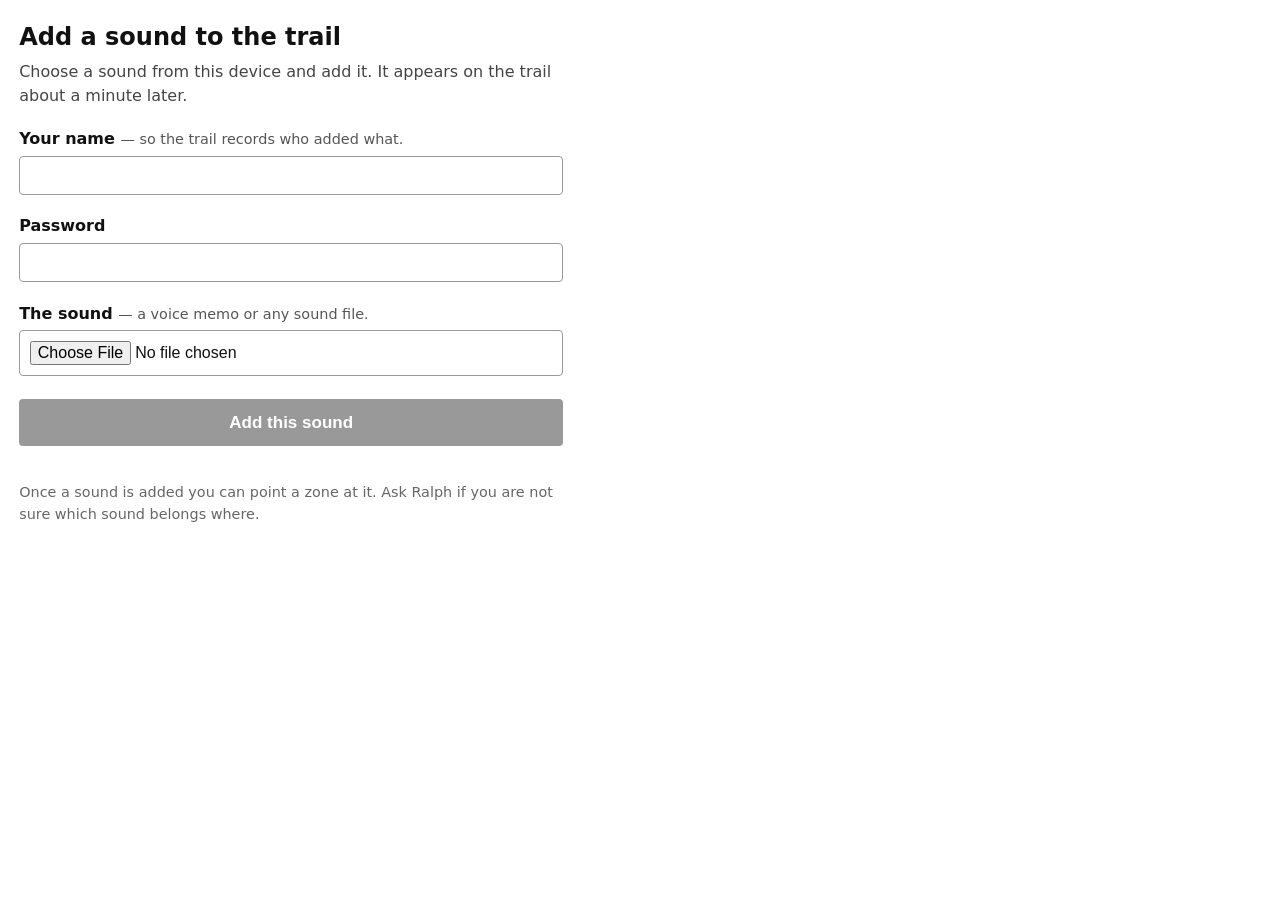
==== curate.html @ 0ee457be "A new sound can never replace one already there Found by the first real upload: it overwrote an exis" ====
<!DOCTYPE html>
<html lang="en">
<head>
  <meta charset="utf-8">
  <meta name="viewport" content="width=device-width, initial-scale=1">
  <title>Mixtape — add a sound</title>

  <style>
    body {
      font-family: system-ui, -apple-system, sans-serif;
      margin: 0; padding: 1.2em; line-height: 1.5;
      max-width: 34em; color: #111;
    }
    h1 { font-size: 1.5em; margin: 0 0 0.2em; }
    .lead { color: #444; margin-top: 0; }

    label { display: block; font-weight: 600; margin: 1.2em 0 0.3em; }
    .hint { font-weight: 400; color: #555; font-size: 0.9em; }

    input[type=text], input[type=password], input[type=file] {
      font-size: 16px; padding: 0.6em; width: 100%;
      box-sizing: border-box; border: 1px solid #999; border-radius: 4px;
    }

    button {
      font-size: 17px; padding: 0.8em 1.2em; margin-top: 1.4em;
      width: 100%; border: 0; border-radius: 4px;
      background: #1a6e1a; color: #fff; font-weight: 600;
    }
    button[disabled] { background: #999; }

    #result { margin-top: 1.2em; padding: 0.9em 1em; border-radius: 4px; }
    .good { background: #e6f4e6; border-left: 4px solid #1a6e1a; }
    .bad  { background: #fdeaea; border-left: 4px solid #b30000; }
    .busy { background: #eef2f7; border-left: 4px solid #4a6c8f; }

    .setup {
      background: #fff6e5; border-left: 4px solid #d97706;
      padding: 0.9em 1em; margin-bottom: 1.5em;
    }
    #added { padding-left: 1.2em; color: #333; font-size: 0.95em; }
    footer { margin-top: 2.5em; color: #666; font-size: 0.9em; }
  </style>
</head>
<body>

  <h1>Add a sound to the trail</h1>
  <p class="lead">Choose a sound from this device and add it. It appears
  on the trail about a minute later.</p>

  <!-- Shown only until the save service has an address. -->
  <div class="setup" id="setup" hidden>
    <strong>Not quite ready.</strong> The part that saves your work has
    not been switched on yet. Ralph needs to finish setting it up before
    this page can add anything.
  </div>

  <label for="who">Your name
    <span class="hint">— so the trail records who added what.</span>
  </label>
  <input type="text" id="who" autocomplete="name">

  <label for="password">Password
  </label>
  <input type="password" id="password" autocomplete="current-password">

  <label for="file">The sound
    <span class="hint">— a voice memo or any sound file.</span>
  </label>
  <input type="file" id="file" accept="audio/*">

  <button id="send" disabled>Add this sound</button>

  <div id="result" hidden></div>

  <h2 id="addedHeading" hidden>Added just now</h2>
  <ul id="added"></ul>

  <footer>
    <p>Once a sound is added you can point a zone at it. Ask Ralph if
    you are not sure which sound belongs where.</p>
  </footer>

  <script>
    // The address of the small service that saves your work. Ralph
    // fills this in once, after creating it. Until then the page says
    // so rather than failing in a confusing way.
    const SAVE_SERVICE = "https://mixtape-save.ralph-026.workers.dev";

    const whoBox = document.getElementById("who");
    const passwordBox = document.getElementById("password");
    const fileBox = document.getElementById("file");
    const sendButton = document.getElementById("send");
    const resultBox = document.getElementById("result");
    const addedList = document.getElementById("added");

    const ready = /^https?:\/\//.test(SAVE_SERVICE);
    if (!ready) {
      document.getElementById("setup").hidden = false;
    }

    // Remember the name and password on this device, so nobody has to
    // type them again every time. They never leave this browser except
    // to the save service.
    whoBox.value = localStorage.getItem("mixtape-who") || "";
    passwordBox.value = localStorage.getItem("mixtape-password") || "";
    whoBox.addEventListener("input", function () {
      localStorage.setItem("mixtape-who", whoBox.value);
    });
    passwordBox.addEventListener("input", function () {
      localStorage.setItem("mixtape-password", passwordBox.value);
    });

    // The button only wakes up when there is something to send.
    function refreshButton() {
      sendButton.disabled = !(ready &&
        whoBox.value.trim() &&
        passwordBox.value &&
        fileBox.files.length > 0);
    }
    [whoBox, passwordBox, fileBox].forEach(function (box) {
      box.addEventListener("input", refreshButton);
      box.addEventListener("change", refreshButton);
    });
    refreshButton();

    function say(message, kind) {
      resultBox.hidden = false;
      resultBox.className = kind;
      resultBox.textContent = message;
    }

    // Turn the chosen file into text that can be sent. readAsDataURL
    // does the encoding for us — doing it by hand runs out of memory on
    // a file this size.
    function readAsBase64(file) {
      return new Promise(function (resolve, reject) {
        const reader = new FileReader();
        reader.onload = function () {
          const comma = String(reader.result).indexOf(",");
          resolve(String(reader.result).slice(comma + 1));
        };
        reader.onerror = function () {
          reject(new Error("This device could not read that file."));
        };
        reader.readAsDataURL(file);
      });
    }

    sendButton.addEventListener("click", async function () {
      const file = fileBox.files[0];
      if (!file) { return; }

      sendButton.disabled = true;
      say("Adding " + file.name + "…", "busy");

      let base64;
      try {
        base64 = await readAsBase64(file);
      } catch (error) {
        say(error.message, "bad");
        refreshButton();
        return;
      }

      let response, answer;
      try {
        response = await fetch(SAVE_SERVICE.replace(/\/+$/, "") + "/audio", {
          method: "POST",
          headers: { "Content-Type": "application/json" },
          body: JSON.stringify({
            password: passwordBox.value,
            who: whoBox.value,
            name: file.name,
            contentBase64: base64
          })
        });
        answer = await response.json();
      } catch (error) {
        // A refused connection looks identical to being offline, so say
        // both rather than guessing.
        say("Could not reach the save service. Check you are online, " +
            "then try again.", "bad");
        refreshButton();
        return;
      }

      if (!response.ok) {
        say(answer.error || "That did not work.", "bad");
        refreshButton();
        return;
      }

      // Report the name it was really saved under. A sound is never
      // allowed to replace one already there, so it may have been given
      // a number — and being told that is the difference between a
      // tidy library and a mystery later on.
      const savedName = answer.savedName || file.name;
      say(answer.nameWasTaken
        ? "Added as " + savedName + ", because a sound called " +
          file.name + " was already there. It will be on the trail in " +
          "about a minute."
        : "Added. It will be on the trail in about a minute.", "good");

      document.getElementById("addedHeading").hidden = false;
      const line = document.createElement("li");
      line.textContent = savedName;
      addedList.appendChild(line);

      // Clear the picker so the same file cannot be added twice by
      // accident, but leave the name and password alone.
      fileBox.value = "";
      refreshButton();
    });
  </script>

</body>
</html>
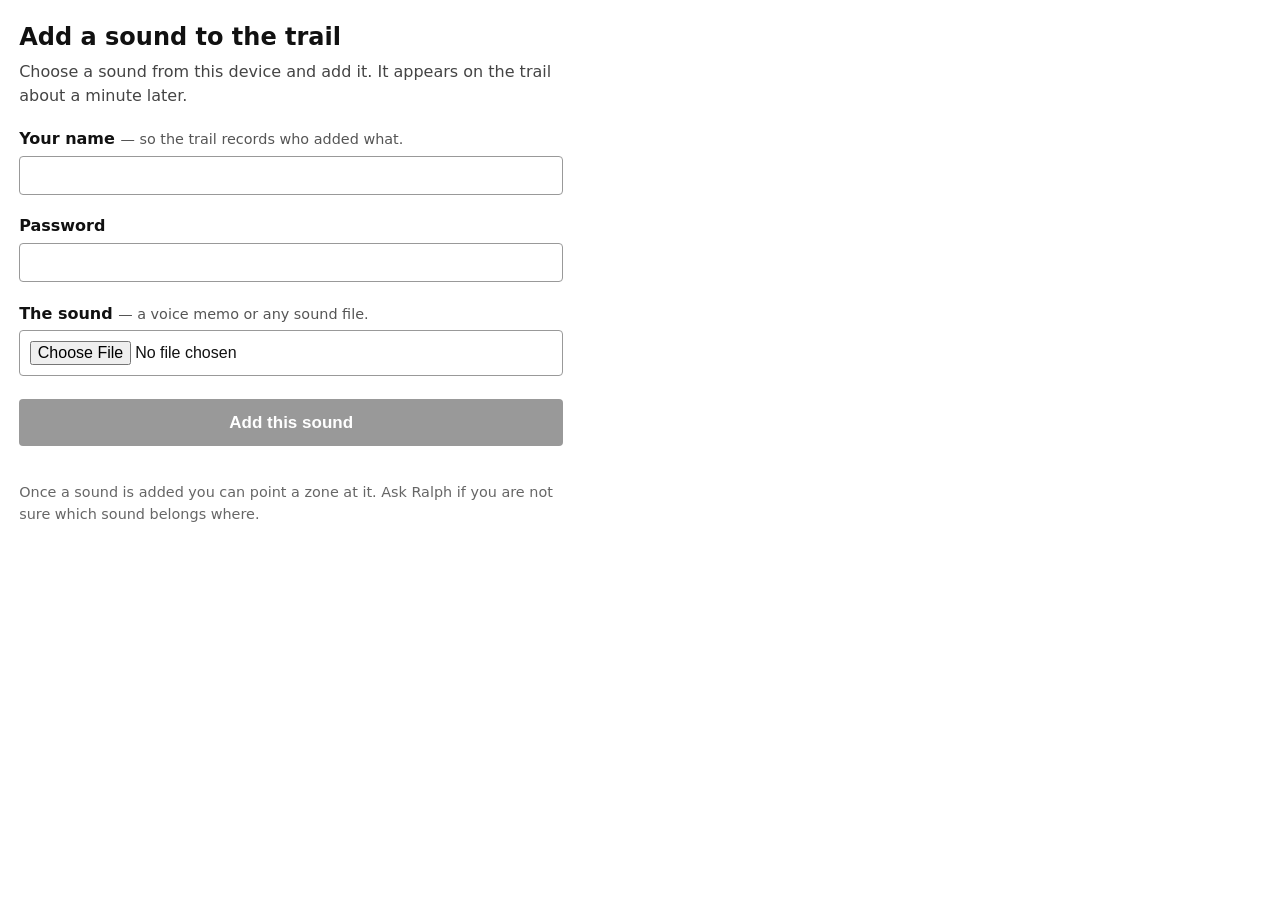
==== commit 0fc2c7c7: "Warn before the save key runs out, not after The token expires on 16 November 2026. On that day savi" ====
--- a/curate.html
+++ b/curate.html
@@ -72,6 +72,10 @@
   <button id="send" disabled>Add this sound</button>
 
   <div id="result" hidden></div>
+
+  <!-- Shown weeks before the key behind the tool runs out, on saves
+       that worked. Nothing to do with whether this upload succeeded. -->
+  <div class="setup" id="warning" hidden></div>
 
   <h2 id="addedHeading" hidden>Added just now</h2>
   <ul id="added"></ul>
@@ -202,6 +206,15 @@
           "about a minute."
         : "Added. It will be on the trail in about a minute.", "good");
 
+      // The service warns when the key behind it is running out. It
+      // says so on a save that WORKED, weeks ahead, so there is time
+      // to fix it before anyone is locked out.
+      if (answer.warning) {
+        const notice = document.getElementById("warning");
+        notice.hidden = false;
+        notice.textContent = answer.warning;
+      }
+
       document.getElementById("addedHeading").hidden = false;
       const line = document.createElement("li");
       line.textContent = savedName;
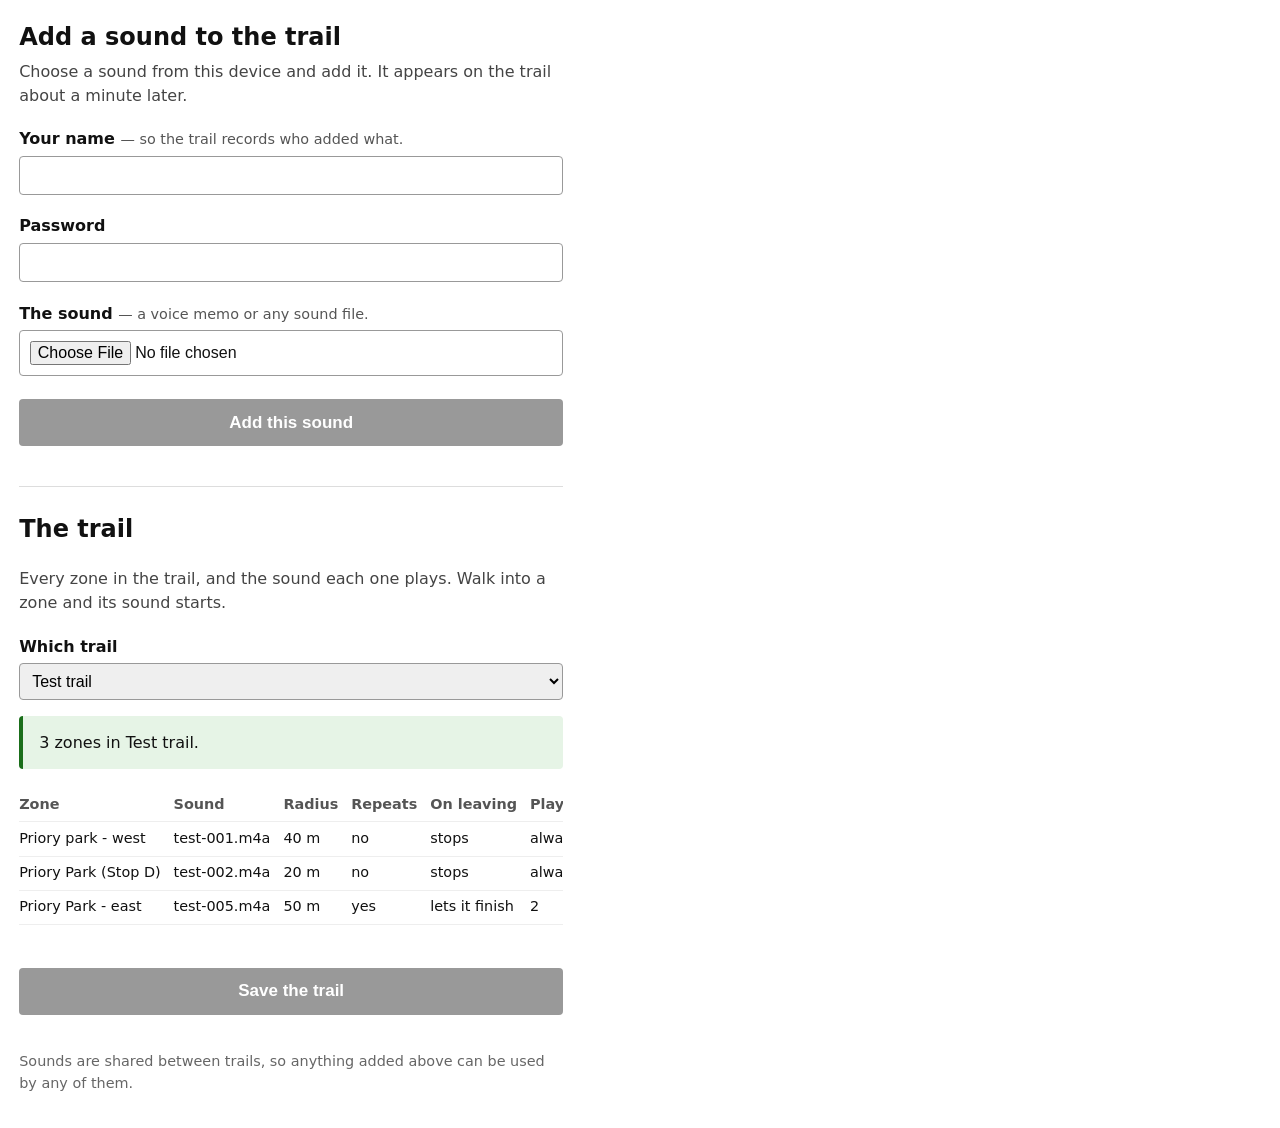
==== commit 51041f6e: "Curator tool step 2: read and write the trail safely Groundwork for editing zones in the tool, and a" ====
--- a/curate.html
+++ b/curate.html
@@ -40,6 +40,23 @@
     }
     #added { padding-left: 1.2em; color: #333; font-size: 0.95em; }
     footer { margin-top: 2.5em; color: #666; font-size: 0.9em; }
+
+    hr { margin: 2.5em 0 1.5em; border: 0; border-top: 1px solid #ddd; }
+    select { font-size: 16px; padding: 0.5em; width: 100%;
+             box-sizing: border-box; border: 1px solid #999;
+             border-radius: 4px; }
+
+    /* A wide table must scroll inside its own box, or a phone ends up
+       scrolling the whole page sideways. */
+    .scroller { overflow-x: auto; margin: 1.2em 0; }
+    #zoneTable { border-collapse: collapse; font-size: 0.9em; }
+    #zoneTable th, #zoneTable td {
+      text-align: left; padding: 0.4em 0.9em 0.4em 0;
+      border-bottom: 1px solid #eee; white-space: nowrap;
+    }
+    #zoneTable th { color: #555; font-weight: 600; }
+    #trailStatus { margin: 1em 0; padding: 0.9em 1em; border-radius: 4px; }
+    #trailResult { margin-top: 1.2em; padding: 0.9em 1em; border-radius: 4px; }
   </style>
 </head>
 <body>
@@ -80,9 +97,28 @@
   <h2 id="addedHeading" hidden>Added just now</h2>
   <ul id="added"></ul>
 
+  <hr>
+
+  <h2>The trail</h2>
+  <p class="lead">Every zone in the trail, and the sound each one
+  plays. Walk into a zone and its sound starts.</p>
+
+  <label for="whichTrail">Which trail</label>
+  <select id="whichTrail"></select>
+
+  <div id="trailStatus" class="busy">Loading the trail…</div>
+
+  <div class="scroller">
+    <table id="zoneTable"></table>
+  </div>
+
+  <button id="saveTrail" disabled>Save the trail</button>
+
+  <div id="trailResult" hidden></div>
+
   <footer>
-    <p>Once a sound is added you can point a zone at it. Ask Ralph if
-    you are not sure which sound belongs where.</p>
+    <p>Sounds are shared between trails, so anything added above can be
+    used by any of them.</p>
   </footer>
 
   <script>
@@ -225,6 +261,272 @@
       fileBox.value = "";
       refreshButton();
     });
+
+    // ================================================================
+    // The trail
+    // ================================================================
+
+    // The only settings a zone is allowed to have.
+    //
+    // Everything written back to trail.js is copied from this list, in
+    // this order — never from the zone object itself. Zones collect
+    // working parts as they are used (map circles, audio players, table
+    // cells), and writing one of those into the trail file would ruin
+    // it. Copying only what is named here makes that impossible.
+    const ZONE_FIELDS = ["name", "lat", "lon", "radius", "audio",
+      "loop", "exit", "plays", "fadeIn", "fadeOut"];
+
+    const FILE_HEADER =
+      "// =================================================================\n" +
+      "// The trail definition.\n" +
+      "//\n" +
+      "// Written by the curator tool:\n" +
+      "//   https://ralph-hawkins.github.io/mixtape/curate.html\n" +
+      "//\n" +
+      "// It can still be edited by hand, but the tool rewrites the whole\n" +
+      "// file whenever anyone saves, so comments added here will not\n" +
+      "// survive.\n" +
+      "// =================================================================\n" +
+      "\nconst trails = ";
+
+    const FILE_FOOTER =
+      ";\n\n" +
+      "// Which trail this page is playing. Add ?trail=<name> to the web\n" +
+      "// address to choose one; without that, the first in the file.\n" +
+      "const trail = trails[new URLSearchParams(location.search).get(\"trail\")]\n" +
+      "           || trails[Object.keys(trails)[0]];\n";
+
+    let trailData = null;   // the trails, as loaded
+    let trailSha = null;    // the version they came from
+    let currentTrail = null;
+
+    const trailStatus = document.getElementById("trailStatus");
+    const trailResult = document.getElementById("trailResult");
+    const saveButton = document.getElementById("saveTrail");
+    const chooser = document.getElementById("whichTrail");
+
+    // Same test the walker's page applies when it loads a trail.
+    function isUsableNumber(value) {
+      return value !== null && value !== "" &&
+             Number.isFinite(Number(value));
+    }
+
+    // Copy out just a zone's settings, leaving everything else behind.
+    function zoneToPlain(zone) {
+      const plain = {};
+      ZONE_FIELDS.forEach(function (field) {
+        if (zone[field] !== undefined) { plain[field] = zone[field]; }
+      });
+      return plain;
+    }
+
+    function trailsToFile(all) {
+      const tidy = {};
+      Object.keys(all).forEach(function (id) {
+        tidy[id] = {
+          name: all[id].name,
+          zones: (all[id].zones || []).map(zoneToPlain)
+        };
+      });
+      return FILE_HEADER + JSON.stringify(tidy, null, 2) + FILE_FOOTER;
+    }
+
+    // Refuse to write a trail the walker's page could not read. Better
+    // caught here, where somebody can fix it, than in a park.
+    function trailProblems(all) {
+      const problems = [];
+      Object.keys(all).forEach(function (id) {
+        const one = all[id];
+        const zones = one.zones || [];
+        if (zones.length === 0) {
+          problems.push(one.name + " has no zones.");
+        }
+        zones.forEach(function (zone, index) {
+          const label = one.name + " — " +
+            (zone.name || "the zone in position " + (index + 1));
+          if (!zone.name) { problems.push(label + " has no name."); }
+          if (!zone.audio) { problems.push(label + " has no sound."); }
+          ["lat", "lon", "radius"].forEach(function (field) {
+            if (!isUsableNumber(zone[field])) {
+              problems.push(label + " has no usable " + field + ".");
+            }
+          });
+        });
+      });
+      return problems;
+    }
+
+    // What the table shows, in the same words the guide uses.
+    const COLUMNS = [
+      ["Zone", function (z) { return z.name; }],
+      ["Sound", function (z) { return String(z.audio || "").split("/").pop(); }],
+      ["Radius", function (z) { return z.radius + " m"; }],
+      ["Repeats", function (z) { return z.loop === true ? "yes" : "no"; }],
+      ["On leaving", function (z) {
+        return z.exit === "finish" ? "lets it finish" : "stops"; }],
+      ["Plays", function (z) {
+        return (typeof z.plays === "number") ? z.plays : "always"; }],
+      ["Fade in", function (z) { return (z.fadeIn || 0) + " s"; }],
+      ["Fade out", function (z) { return (z.fadeOut || 0) + " s"; }],
+      ["Position", function (z) { return z.lat + ", " + z.lon; }]
+    ];
+
+    function renderZones() {
+      const table = document.getElementById("zoneTable");
+      table.innerHTML = "";
+      const zones = (trailData[currentTrail].zones) || [];
+
+      const head = table.insertRow();
+      COLUMNS.forEach(function (column) {
+        const cell = document.createElement("th");
+        cell.textContent = column[0];
+        head.appendChild(cell);
+      });
+      zones.forEach(function (zone) {
+        const row = table.insertRow();
+        COLUMNS.forEach(function (column) {
+          row.insertCell().textContent = column[1](zone);
+        });
+      });
+
+      trailStatus.className = "good";
+      trailStatus.textContent = zones.length + " zone" +
+        (zones.length === 1 ? "" : "s") + " in " +
+        trailData[currentTrail].name + ".";
+      refreshSaveButton();
+    }
+
+    function refreshSaveButton() {
+      saveButton.disabled = !(ready && trailData && trailSha &&
+        whoBox.value.trim() && passwordBox.value);
+    }
+    [whoBox, passwordBox].forEach(function (box) {
+      box.addEventListener("input", refreshSaveButton);
+    });
+
+    function trailProblem(message) {
+      trailStatus.className = "bad";
+      trailStatus.textContent = message;
+    }
+
+    // Load the trail exactly as the walker's page does — as a script —
+    // so the tool can never disagree with the engine about what the
+    // file means. The time on the end defeats caching.
+    //
+    // Only ever once per page: trail.js declares a const, and loading
+    // it twice is an error. Anything needing fresh data reloads the
+    // page.
+    function loadTrail() {
+      const script = document.createElement("script");
+      script.src = "trail.js?t=" + Date.now();
+      script.onload = function () {
+        if (typeof trails === "undefined") {
+          trailProblem("The trail file loaded but had no trails in it.");
+          return;
+        }
+        trailData = trails;
+        Object.keys(trailData).forEach(function (id) {
+          const option = document.createElement("option");
+          option.value = id;
+          option.textContent = trailData[id].name;
+          chooser.appendChild(option);
+        });
+        currentTrail = chooser.value;
+        chooser.addEventListener("change", function () {
+          currentTrail = chooser.value;
+          renderZones();
+        });
+        renderZones();
+      };
+      script.onerror = function () {
+        trailProblem("Could not load the trail. Check you are online " +
+          "and reload the page.");
+      };
+      document.head.appendChild(script);
+    }
+
+    // Which version of the file this page is looking at. The repo is
+    // public, so this needs no password. Saving sends it back, and
+    // GitHub refuses if someone else has saved in the meantime — which
+    // is the only thing standing between two curators and one of them
+    // losing their work.
+    function loadTrailVersion() {
+      fetch("https://api.github.com/repos/ralph-hawkins/mixtape/contents/" +
+            "trail.js?ref=main", { cache: "no-store" })
+        .then(function (response) {
+          return response.ok ? response.json() : null;
+        })
+        .then(function (info) {
+          trailSha = info ? info.sha : null;
+          if (!trailSha) {
+            trailProblem("Could not tell which version of the trail " +
+              "this is, so saving is switched off. Reload the page.");
+          }
+          refreshSaveButton();
+        })
+        .catch(function () {
+          trailProblem("Could not reach GitHub to check the trail " +
+            "version, so saving is switched off. Reload the page.");
+        });
+    }
+
+    saveButton.addEventListener("click", async function () {
+      const problems = trailProblems(trailData);
+      if (problems.length > 0) {
+        trailResult.hidden = false;
+        trailResult.className = "bad";
+        trailResult.textContent = "Not saved. " + problems.join(" ");
+        return;
+      }
+
+      saveButton.disabled = true;
+      trailResult.hidden = false;
+      trailResult.className = "busy";
+      trailResult.textContent = "Saving the trail…";
+
+      let response, answer;
+      try {
+        response = await fetch(SAVE_SERVICE.replace(/\/+$/, "") + "/trail", {
+          method: "POST",
+          headers: { "Content-Type": "application/json" },
+          body: JSON.stringify({
+            password: passwordBox.value,
+            who: whoBox.value,
+            content: trailsToFile(trailData),
+            baseSha: trailSha
+          })
+        });
+        answer = await response.json();
+      } catch (error) {
+        trailResult.className = "bad";
+        trailResult.textContent = "Could not reach the save service. " +
+          "Check you are online, then try again.";
+        refreshSaveButton();
+        return;
+      }
+
+      if (!response.ok) {
+        trailResult.className = "bad";
+        trailResult.textContent = answer.error || "That did not work.";
+        refreshSaveButton();
+        return;
+      }
+
+      trailResult.className = "good";
+      trailResult.textContent = "Trail saved. It will be live in about " +
+        "a minute.";
+      if (answer.warning) {
+        const notice = document.getElementById("warning");
+        notice.hidden = false;
+        notice.textContent = answer.warning;
+      }
+      // The file just changed, so the version this page holds is stale.
+      // Saving again without a fresh one would be refused.
+      loadTrailVersion();
+    });
+
+    loadTrail();
+    loadTrailVersion();
   </script>
 
 </body>
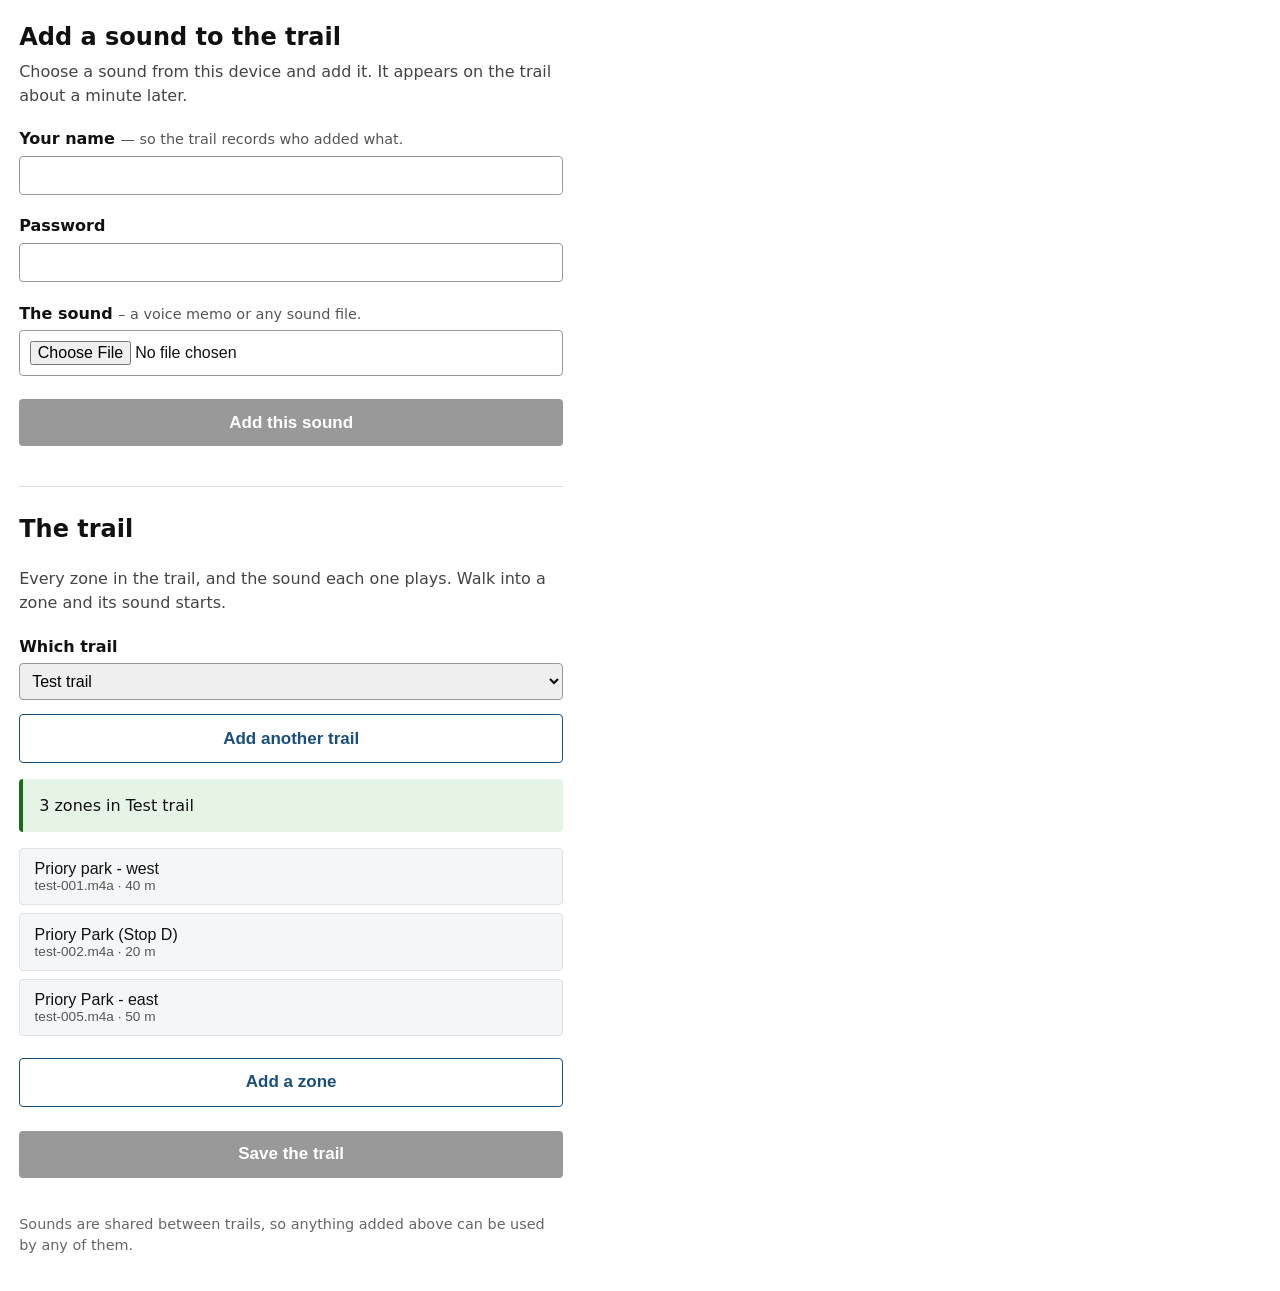
==== commit e0749cd4: "Curator tool step 3: editing zones Closes the hole the tool's own footer admitted to — "ask Ralph if" ====
--- a/curate.html
+++ b/curate.html
@@ -46,17 +46,49 @@
              box-sizing: border-box; border: 1px solid #999;
              border-radius: 4px; }
 
-    /* A wide table must scroll inside its own box, or a phone ends up
-       scrolling the whole page sideways. */
-    .scroller { overflow-x: auto; margin: 1.2em 0; }
-    #zoneTable { border-collapse: collapse; font-size: 0.9em; }
-    #zoneTable th, #zoneTable td {
-      text-align: left; padding: 0.4em 0.9em 0.4em 0;
-      border-bottom: 1px solid #eee; white-space: nowrap;
-    }
-    #zoneTable th { color: #555; font-weight: 600; }
     #trailStatus { margin: 1em 0; padding: 0.9em 1em; border-radius: 4px; }
     #trailResult { margin-top: 1.2em; padding: 0.9em 1em; border-radius: 4px; }
+
+    /* Quieter buttons, so "Save the trail" stays the obvious one. */
+    button.secondary {
+      background: #fff; color: #1a4f7a; border: 1px solid #1a4f7a;
+      font-weight: 600; margin-top: 0.8em;
+    }
+    button.danger {
+      background: #fff; color: #b30000; border: 1px solid #b30000;
+    }
+
+    /* The zones, as a list of things to tap rather than a wide table —
+       a table of settings is unusable on the phone curators carry. */
+    #zoneList { list-style: none; padding: 0; margin: 1em 0 0; }
+    #zoneList li { margin-bottom: 0.5em; }
+    #zoneList button {
+      width: 100%; margin: 0; text-align: left; font-weight: 400;
+      font-size: 16px; padding: 0.7em 0.9em;
+      background: #f4f6f8; color: #111; border: 1px solid #dde3e8;
+    }
+    #zoneList button.chosen {
+      background: #e8f1fb; border-color: #1a4f7a; font-weight: 600;
+    }
+    #zoneList .where { color: #555; font-size: 0.85em; font-weight: 400; }
+
+    #zoneEditor {
+      border: 1px solid #dde3e8; border-radius: 6px;
+      padding: 0.2em 1em 1.2em; margin-top: 1.2em; background: #fbfcfd;
+    }
+    #zoneEditor h3 { margin-bottom: 0; }
+
+    input[type=number] {
+      font-size: 16px; padding: 0.6em; width: 100%;
+      box-sizing: border-box; border: 1px solid #999; border-radius: 4px;
+    }
+    /* Latitude and longitude side by side — they are one answer. */
+    .pair { display: flex; gap: 0.6em; }
+    .pair input { flex: 1; min-width: 0; }
+
+    audio { width: 100%; margin-top: 0.6em; }
+    #zPreviewNote:empty, #zFadeOutNote:empty { display: none; }
+    #zPreviewNote, #zFadeOutNote { margin-top: 0.4em; }
   </style>
 </head>
 <body>
@@ -82,7 +114,7 @@
   <input type="password" id="password" autocomplete="current-password">
 
   <label for="file">The sound
-    <span class="hint">— a voice memo or any sound file.</span>
+    <span class="hint">– a voice memo or any sound file.</span>
   </label>
   <input type="file" id="file" accept="audio/*">
 
@@ -105,11 +137,77 @@
 
   <label for="whichTrail">Which trail</label>
   <select id="whichTrail"></select>
+  <button id="newTrail" class="secondary">Add another trail</button>
 
   <div id="trailStatus" class="busy">Loading the trail…</div>
 
-  <div class="scroller">
-    <table id="zoneTable"></table>
+  <ul id="zoneList"></ul>
+  <button id="addZone" class="secondary">Add a zone</button>
+
+  <!-- The settings for whichever zone is selected above. -->
+  <div id="zoneEditor" hidden>
+    <h3 id="editorTitle">Zone</h3>
+
+    <label for="zName">Name
+      <span class="hint">– what to call this spot.</span>
+    </label>
+    <input type="text" id="zName">
+
+    <label for="zAudio">Sound
+      <span class="hint">– what plays here. Add new ones at the top of
+      this page.</span>
+    </label>
+    <select id="zAudio"></select>
+    <audio id="zPreview" controls preload="none"></audio>
+    <div id="zPreviewNote" class="hint"></div>
+
+    <label for="zRadius">Size
+      <span class="hint">– how far from the middle the sound reaches.
+      Below about 20 metres, GPS is too shaky to be reliable.</span>
+    </label>
+    <input type="number" id="zRadius" min="5" max="500" step="5">
+
+    <label for="zLat">Where it is
+      <span class="hint">– stand on the spot and read the Position line
+      off the trail page, or right-click the spot in Google Maps.</span>
+    </label>
+    <div class="pair">
+      <input type="text" id="zLat" inputmode="decimal" placeholder="latitude">
+      <input type="text" id="zLon" inputmode="decimal" placeholder="longitude">
+    </div>
+
+    <label for="zLoop">While someone stands in the zone</label>
+    <select id="zLoop">
+      <option value="false">Play once, then go quiet</option>
+      <option value="true">Repeat for as long as they stay</option>
+    </select>
+
+    <label for="zExit">When they walk out mid-sound</label>
+    <select id="zExit">
+      <option value="stop">Go quiet</option>
+      <option value="finish">Let it finish playing</option>
+    </select>
+
+    <label for="zPlaysKind">How many times it may start</label>
+    <select id="zPlaysKind">
+      <option value="always">As many times as they come back</option>
+      <option value="limit">A set number, then stay quiet</option>
+    </select>
+    <input type="number" id="zPlays" min="1" max="99" step="1" hidden>
+
+    <label for="zFadeIn">Fade in
+      <span class="hint">– seconds to rise from silence. 0 starts at
+      full volume.</span>
+    </label>
+    <input type="number" id="zFadeIn" min="0" max="60" step="1">
+
+    <label for="zFadeOut">Fade out
+      <span class="hint">– seconds to die away after they leave.</span>
+    </label>
+    <input type="number" id="zFadeOut" min="0" max="60" step="1">
+    <div id="zFadeOutNote" class="hint"></div>
+
+    <button id="deleteZone" class="danger">Remove this zone</button>
   </div>
 
   <button id="saveTrail" disabled>Save the trail</button>
@@ -260,11 +358,22 @@
       // accident, but leave the name and password alone.
       fileBox.value = "";
       refreshButton();
+
+      // Offer the new sound straight away, so a zone can point at it
+      // without reloading the page.
+      loadSounds().then(function () {
+        if (zones()[chosenZone]) { fillSoundChoices(zones()[chosenZone].audio); }
+      });
     });
 
     // ================================================================
     // The trail
     // ================================================================
+
+    // === SERIALISER START — everything down to the matching end
+    // marker is lifted out and run by test.mjs, so the tests exercise
+    // the real code rather than a copy of it. Keep this block free of
+    // anything that needs a page to exist. ===
 
     // The only settings a zone is allowed to have.
     //
@@ -296,21 +405,6 @@
       "const trail = trails[new URLSearchParams(location.search).get(\"trail\")]\n" +
       "           || trails[Object.keys(trails)[0]];\n";
 
-    let trailData = null;   // the trails, as loaded
-    let trailSha = null;    // the version they came from
-    let currentTrail = null;
-
-    const trailStatus = document.getElementById("trailStatus");
-    const trailResult = document.getElementById("trailResult");
-    const saveButton = document.getElementById("saveTrail");
-    const chooser = document.getElementById("whichTrail");
-
-    // Same test the walker's page applies when it loads a trail.
-    function isUsableNumber(value) {
-      return value !== null && value !== "" &&
-             Number.isFinite(Number(value));
-    }
-
     // Copy out just a zone's settings, leaving everything else behind.
     function zoneToPlain(zone) {
       const plain = {};
@@ -330,6 +424,24 @@
       });
       return FILE_HEADER + JSON.stringify(tidy, null, 2) + FILE_FOOTER;
     }
+
+    // Same test the walker's page applies when it loads a trail.
+    function isUsableNumber(value) {
+      return value !== null && value !== "" &&
+             Number.isFinite(Number(value));
+    }
+
+    // === SERIALISER END — do not move the marker above without
+    // updating test.mjs, which lifts this block out and runs it. ===
+
+    let trailData = null;   // the trails, as loaded
+    let trailSha = null;    // the version they came from
+    let currentTrail = null;
+
+    const trailStatus = document.getElementById("trailStatus");
+    const trailResult = document.getElementById("trailResult");
+    const saveButton = document.getElementById("saveTrail");
+    const chooser = document.getElementById("whichTrail");
 
     // Refuse to write a trail the walker's page could not read. Better
     // caught here, where somebody can fix it, than in a park.
@@ -356,45 +468,335 @@
       return problems;
     }
 
-    // What the table shows, in the same words the guide uses.
-    const COLUMNS = [
-      ["Zone", function (z) { return z.name; }],
-      ["Sound", function (z) { return String(z.audio || "").split("/").pop(); }],
-      ["Radius", function (z) { return z.radius + " m"; }],
-      ["Repeats", function (z) { return z.loop === true ? "yes" : "no"; }],
-      ["On leaving", function (z) {
-        return z.exit === "finish" ? "lets it finish" : "stops"; }],
-      ["Plays", function (z) {
-        return (typeof z.plays === "number") ? z.plays : "always"; }],
-      ["Fade in", function (z) { return (z.fadeIn || 0) + " s"; }],
-      ["Fade out", function (z) { return (z.fadeOut || 0) + " s"; }],
-      ["Position", function (z) { return z.lat + ", " + z.lon; }]
-    ];
-
-    function renderZones() {
-      const table = document.getElementById("zoneTable");
-      table.innerHTML = "";
-      const zones = (trailData[currentTrail].zones) || [];
-
-      const head = table.insertRow();
-      COLUMNS.forEach(function (column) {
-        const cell = document.createElement("th");
-        cell.textContent = column[0];
-        head.appendChild(cell);
+    // ----------------------------------------------------------------
+    // Which zone is being edited, and whether anything is unsaved.
+    // The trail lives in this page until Save is pressed — nothing
+    // reaches the repository before then.
+    // ----------------------------------------------------------------
+    let chosenZone = -1;
+    let unsaved = false;
+    let soundNames = [];
+
+    const editor = document.getElementById("zoneEditor");
+    const zoneList = document.getElementById("zoneList");
+    const preview = document.getElementById("zPreview");
+    const previewNote = document.getElementById("zPreviewNote");
+
+    // Closing the tab with unsaved changes would take the work with it.
+    window.addEventListener("beforeunload", function (event) {
+      if (unsaved) { event.preventDefault(); event.returnValue = ""; }
+    });
+
+    function zones() {
+      if (!trailData || !trailData[currentTrail]) { return []; }
+      // Make sure it is the real list and not a throwaway empty one —
+      // otherwise a zone added to a trail that somehow has no list at
+      // all would be pushed into nothing and vanish without a word.
+      if (!Array.isArray(trailData[currentTrail].zones)) {
+        trailData[currentTrail].zones = [];
+      }
+      return trailData[currentTrail].zones;
+    }
+
+    function markUnsaved() {
+      unsaved = true;
+      refreshSaveButton();
+    }
+
+    function field(id) { return document.getElementById(id); }
+
+    // Keep a number as a number, so it is written to the file as one.
+    // Anything that is not a number is kept exactly as typed, so the
+    // check before saving can point at it instead of quietly turning
+    // it into nonsense.
+    function numberOrText(value) {
+      const text = String(value).trim();
+      return isUsableNumber(text) ? Number(text) : text;
+    }
+
+    function average(numbers) {
+      const usable = numbers.filter(Number.isFinite);
+      return usable.length
+        ? usable.reduce(function (a, b) { return a + b; }, 0) / usable.length
+        : null;
+    }
+
+    // ----------------------------------------------------------------
+    // The list of zones
+    // ----------------------------------------------------------------
+    function renderZoneList() {
+      zoneList.innerHTML = "";
+      zones().forEach(function (zone, index) {
+        const button = document.createElement("button");
+        button.className = (index === chosenZone) ? "chosen" : "";
+
+        const title = document.createElement("div");
+        title.textContent = zone.name || "(not named yet)";
+        const where = document.createElement("div");
+        where.className = "where";
+        where.textContent =
+          String(zone.audio || "no sound yet").split("/").pop() +
+          " · " + (zone.radius === undefined ? "?" : zone.radius) + " m";
+
+        button.appendChild(title);
+        button.appendChild(where);
+        button.addEventListener("click", function () { chooseZone(index); });
+
+        const item = document.createElement("li");
+        item.appendChild(button);
+        zoneList.appendChild(item);
       });
-      zones.forEach(function (zone) {
-        const row = table.insertRow();
-        COLUMNS.forEach(function (column) {
-          row.insertCell().textContent = column[1](zone);
+
+      const count = zones().length;
+      const trailName = trailData[currentTrail].name;
+      trailStatus.className = count ? "good" : "bad";
+      trailStatus.textContent = count
+        ? count + " zone" + (count === 1 ? "" : "s") + " in " + trailName +
+          (unsaved ? " — changed, not saved yet" : "")
+        : trailName + " has no zones yet. Add one before saving.";
+      refreshSaveButton();
+    }
+
+    function chooseZone(index) {
+      chosenZone = index;
+      renderZoneList();
+      fillEditor();
+    }
+
+    // ----------------------------------------------------------------
+    // The sounds that exist. The repository is public, so asking what
+    // is in the audio folder needs no password — it is the same list
+    // anyone could see.
+    // ----------------------------------------------------------------
+    function loadSounds() {
+      return fetch("https://api.github.com/repos/ralph-hawkins/mixtape/" +
+          "contents/assets/audio", { cache: "no-store" })
+        .then(function (response) { return response.ok ? response.json() : []; })
+        .then(function (files) {
+          soundNames = files
+            .filter(function (file) { return file.type === "file"; })
+            .map(function (file) { return "assets/audio/" + file.name; })
+            .sort();
+        })
+        .catch(function () { soundNames = []; });
+    }
+
+    function fillSoundChoices(chosen) {
+      const box = field("zAudio");
+      box.innerHTML = "";
+      const all = soundNames.slice();
+
+      // A zone may point at a sound that is no longer there. Show it
+      // anyway, marked — otherwise opening the zone would silently
+      // repoint it at something else.
+      if (chosen && all.indexOf(chosen) === -1) { all.unshift(chosen); }
+
+      if (all.length === 0) {
+        const none = document.createElement("option");
+        none.value = "";
+        none.textContent = "no sounds added yet";
+        box.appendChild(none);
+        return;
+      }
+      all.forEach(function (path) {
+        const option = document.createElement("option");
+        option.value = path;
+        option.textContent = path.split("/").pop() +
+          (soundNames.indexOf(path) === -1 ? "  (missing)" : "");
+        box.appendChild(option);
+      });
+      box.value = chosen || all[0];
+    }
+
+    function showPreview(path) {
+      previewNote.textContent = "";
+      if (!path) { preview.removeAttribute("src"); return; }
+      // A sound added a moment ago is in the repository but not yet on
+      // the website, so the preview can fail for a minute after
+      // uploading. Say which it is rather than looking broken.
+      preview.src = path + "?t=" + Date.now();
+      preview.onerror = function () {
+        previewNote.textContent = "Cannot play this one yet. If it was " +
+          "just added, give it a minute — it is still going live.";
+      };
+    }
+
+    function noteFadeOut() {
+      const zone = zones()[chosenZone];
+      field("zFadeOutNote").textContent =
+        (zone && zone.exit === "finish")
+          ? "Not used while this zone lets its sound finish — it ends " +
+            "naturally instead."
+          : "";
+    }
+
+    // ----------------------------------------------------------------
+    // The editor
+    // ----------------------------------------------------------------
+    function fillEditor() {
+      const zone = zones()[chosenZone];
+      if (!zone) { editor.hidden = true; return; }
+      editor.hidden = false;
+
+      field("editorTitle").textContent = zone.name || "This zone";
+      field("zName").value = zone.name || "";
+      field("zRadius").value = (zone.radius === undefined) ? "" : zone.radius;
+      field("zLat").value = (zone.lat === undefined) ? "" : zone.lat;
+      field("zLon").value = (zone.lon === undefined) ? "" : zone.lon;
+      field("zLoop").value = (zone.loop === true) ? "true" : "false";
+      field("zExit").value = (zone.exit === "finish") ? "finish" : "stop";
+      field("zFadeIn").value = zone.fadeIn || 0;
+      field("zFadeOut").value = zone.fadeOut || 0;
+
+      const limited = (typeof zone.plays === "number");
+      field("zPlaysKind").value = limited ? "limit" : "always";
+      field("zPlays").hidden = !limited;
+      field("zPlays").value = limited ? zone.plays : 1;
+
+      fillSoundChoices(zone.audio);
+      showPreview(zone.audio);
+      noteFadeOut();
+    }
+
+    // Every field writes straight into the zone as it is typed.
+    function onField(id, apply) {
+      ["input", "change"].forEach(function (event) {
+        field(id).addEventListener(event, function () {
+          const zone = zones()[chosenZone];
+          if (!zone) { return; }
+          apply(zone, field(id).value);
+          markUnsaved();
+          renderZoneList();
         });
       });
-
-      trailStatus.className = "good";
-      trailStatus.textContent = zones.length + " zone" +
-        (zones.length === 1 ? "" : "s") + " in " +
-        trailData[currentTrail].name + ".";
-      refreshSaveButton();
-    }
+    }
+
+    onField("zName", function (zone, value) {
+      zone.name = value;
+      field("editorTitle").textContent = value || "This zone";
+    });
+    onField("zRadius", function (zone, value) {
+      zone.radius = numberOrText(value);
+    });
+    onField("zLon", function (zone, value) { zone.lon = numberOrText(value); });
+    onField("zLoop", function (zone, value) { zone.loop = (value === "true"); });
+    onField("zExit", function (zone, value) {
+      zone.exit = value;
+      noteFadeOut();
+    });
+    onField("zFadeIn", function (zone, value) { zone.fadeIn = Number(value); });
+    onField("zFadeOut", function (zone, value) { zone.fadeOut = Number(value); });
+    onField("zAudio", function (zone, value) {
+      zone.audio = value;
+      showPreview(value);
+    });
+
+    // Latitude is its own handler, because Google Maps hands you both
+    // numbers in one piece — "51.461620, 0.010941". Pasting that into
+    // the first box fills in both, rather than making someone split it
+    // by hand and get it wrong.
+    ["input", "change"].forEach(function (event) {
+      field("zLat").addEventListener(event, function () {
+        const zone = zones()[chosenZone];
+        if (!zone) { return; }
+        const parts = field("zLat").value.split(",");
+        if (parts.length === 2 && parts[1].trim() !== "") {
+          field("zLat").value = parts[0].trim();
+          field("zLon").value = parts[1].trim();
+          zone.lon = numberOrText(parts[1]);
+        }
+        zone.lat = numberOrText(field("zLat").value);
+        markUnsaved();
+        renderZoneList();
+      });
+    });
+
+    field("zPlaysKind").addEventListener("change", function () {
+      const zone = zones()[chosenZone];
+      if (!zone) { return; }
+      const limited = field("zPlaysKind").value === "limit";
+      field("zPlays").hidden = !limited;
+      zone.plays = limited
+        ? Math.max(1, Number(field("zPlays").value) || 1) : "always";
+      if (limited) { field("zPlays").value = zone.plays; }
+      markUnsaved();
+    });
+
+    field("zPlays").addEventListener("input", function () {
+      const zone = zones()[chosenZone];
+      if (!zone) { return; }
+      zone.plays = Math.max(1, Number(field("zPlays").value) || 1);
+      markUnsaved();
+    });
+
+    // ----------------------------------------------------------------
+    // Adding and removing
+    // ----------------------------------------------------------------
+    document.getElementById("addZone").addEventListener("click", function () {
+      // A new zone starts out valid wherever possible — sat among the
+      // zones that already exist, with a sound already chosen. An
+      // invalid one would block saving the whole trail, and whoever
+      // added it would have to work out why.
+      const everywhere = [];
+      Object.keys(trailData).forEach(function (id) {
+        (trailData[id].zones || []).forEach(function (z) { everywhere.push(z); });
+      });
+      const lat = average(everywhere.map(function (z) { return Number(z.lat); }));
+      const lon = average(everywhere.map(function (z) { return Number(z.lon); }));
+
+      const zone = { name: "New zone", radius: 30 };
+      if (lat !== null) { zone.lat = lat; zone.lon = lon; }
+      if (soundNames.length) { zone.audio = soundNames[0]; }
+
+      zones().push(zone);
+      // Marked before drawing, so the list says "not saved yet" on the
+      // same pass rather than a beat later.
+      markUnsaved();
+      chooseZone(zones().length - 1);
+      field("zName").focus();
+      field("zName").select();
+    });
+
+    document.getElementById("deleteZone").addEventListener("click", function () {
+      const zone = zones()[chosenZone];
+      if (!zone) { return; }
+      const answer = window.confirm(
+        "Remove " + (zone.name || "this zone") + " from " +
+        trailData[currentTrail].name + "?\n\n" +
+        "It is only really gone once you save the trail.");
+      if (!answer) { return; }
+      zones().splice(chosenZone, 1);
+      chosenZone = -1;
+      editor.hidden = true;
+      markUnsaved();
+      renderZoneList();
+    });
+
+    document.getElementById("newTrail").addEventListener("click", function () {
+      const name = window.prompt("What is the new trail called?");
+      if (!name || !name.trim()) { return; }
+      const id = String(name).toLowerCase().replace(/[^a-z0-9]+/g, "-")
+        .replace(/^-+|-+$/g, "").slice(0, 40);
+      if (!id) {
+        window.alert("That name needs some letters or numbers in it.");
+        return;
+      }
+      if (trailData[id]) {
+        window.alert("There is already a trail called that.");
+        return;
+      }
+      trailData[id] = { name: name.trim(), zones: [] };
+      const option = document.createElement("option");
+      option.value = id;
+      option.textContent = name.trim();
+      chooser.appendChild(option);
+      chooser.value = id;
+      currentTrail = id;
+      chosenZone = -1;
+      editor.hidden = true;
+      markUnsaved();
+      renderZoneList();
+    });
 
     function refreshSaveButton() {
       saveButton.disabled = !(ready && trailData && trailSha &&
@@ -434,9 +836,12 @@
         currentTrail = chooser.value;
         chooser.addEventListener("change", function () {
           currentTrail = chooser.value;
-          renderZones();
+          // Nothing is selected in a trail you have only just opened.
+          chosenZone = -1;
+          editor.hidden = true;
+          renderZoneList();
         });
-        renderZones();
+        renderZoneList();
       };
       script.onerror = function () {
         trailProblem("Could not load the trail. Check you are online " +
@@ -515,6 +920,8 @@
       trailResult.className = "good";
       trailResult.textContent = "Trail saved. It will be live in about " +
         "a minute.";
+      unsaved = false;
+      renderZoneList();
       if (answer.warning) {
         const notice = document.getElementById("warning");
         notice.hidden = false;
@@ -525,7 +932,9 @@
       loadTrailVersion();
     });
 
-    loadTrail();
+    // The list of sounds is needed before a zone can be opened, so the
+    // trail waits for it. Everything else loads alongside.
+    loadSounds().then(loadTrail);
     loadTrailVersion();
   </script>
 
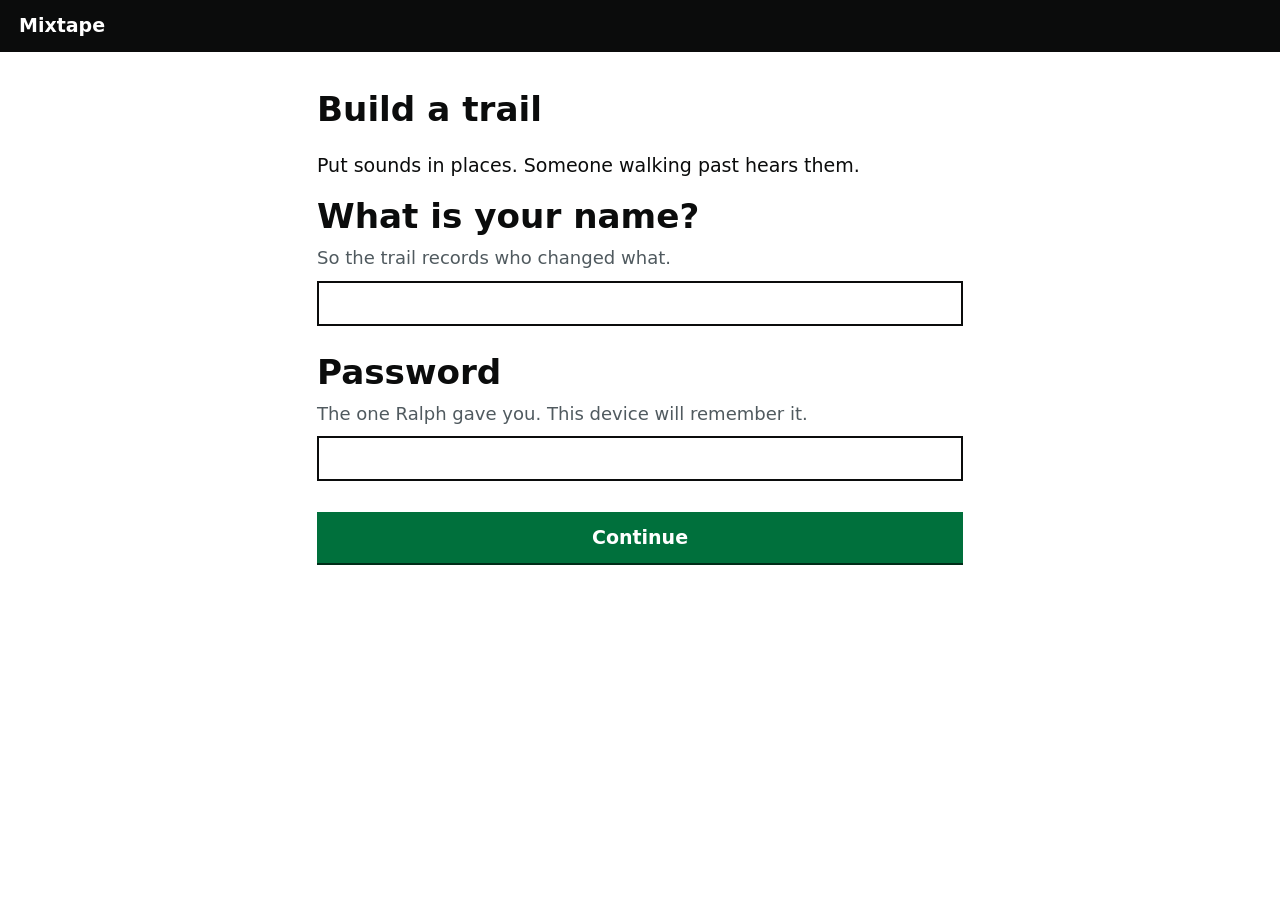
==== commit 891d7e78: "Rebuild the curator tool as one thing per page The old page was a single scroll doing four unrelated" ====
--- a/curate.html
+++ b/curate.html
@@ -3,939 +3,56 @@
 <head>
   <meta charset="utf-8">
   <meta name="viewport" content="width=device-width, initial-scale=1">
-  <title>Mixtape — add a sound</title>
-
-  <style>
-    body {
-      font-family: system-ui, -apple-system, sans-serif;
-      margin: 0; padding: 1.2em; line-height: 1.5;
-      max-width: 34em; color: #111;
-    }
-    h1 { font-size: 1.5em; margin: 0 0 0.2em; }
-    .lead { color: #444; margin-top: 0; }
-
-    label { display: block; font-weight: 600; margin: 1.2em 0 0.3em; }
-    .hint { font-weight: 400; color: #555; font-size: 0.9em; }
-
-    input[type=text], input[type=password], input[type=file] {
-      font-size: 16px; padding: 0.6em; width: 100%;
-      box-sizing: border-box; border: 1px solid #999; border-radius: 4px;
-    }
-
-    button {
-      font-size: 17px; padding: 0.8em 1.2em; margin-top: 1.4em;
-      width: 100%; border: 0; border-radius: 4px;
-      background: #1a6e1a; color: #fff; font-weight: 600;
-    }
-    button[disabled] { background: #999; }
-
-    #result { margin-top: 1.2em; padding: 0.9em 1em; border-radius: 4px; }
-    .good { background: #e6f4e6; border-left: 4px solid #1a6e1a; }
-    .bad  { background: #fdeaea; border-left: 4px solid #b30000; }
-    .busy { background: #eef2f7; border-left: 4px solid #4a6c8f; }
-
-    .setup {
-      background: #fff6e5; border-left: 4px solid #d97706;
-      padding: 0.9em 1em; margin-bottom: 1.5em;
-    }
-    #added { padding-left: 1.2em; color: #333; font-size: 0.95em; }
-    footer { margin-top: 2.5em; color: #666; font-size: 0.9em; }
-
-    hr { margin: 2.5em 0 1.5em; border: 0; border-top: 1px solid #ddd; }
-    select { font-size: 16px; padding: 0.5em; width: 100%;
-             box-sizing: border-box; border: 1px solid #999;
-             border-radius: 4px; }
-
-    #trailStatus { margin: 1em 0; padding: 0.9em 1em; border-radius: 4px; }
-    #trailResult { margin-top: 1.2em; padding: 0.9em 1em; border-radius: 4px; }
-
-    /* Quieter buttons, so "Save the trail" stays the obvious one. */
-    button.secondary {
-      background: #fff; color: #1a4f7a; border: 1px solid #1a4f7a;
-      font-weight: 600; margin-top: 0.8em;
-    }
-    button.danger {
-      background: #fff; color: #b30000; border: 1px solid #b30000;
-    }
-
-    /* The zones, as a list of things to tap rather than a wide table —
-       a table of settings is unusable on the phone curators carry. */
-    #zoneList { list-style: none; padding: 0; margin: 1em 0 0; }
-    #zoneList li { margin-bottom: 0.5em; }
-    #zoneList button {
-      width: 100%; margin: 0; text-align: left; font-weight: 400;
-      font-size: 16px; padding: 0.7em 0.9em;
-      background: #f4f6f8; color: #111; border: 1px solid #dde3e8;
-    }
-    #zoneList button.chosen {
-      background: #e8f1fb; border-color: #1a4f7a; font-weight: 600;
-    }
-    #zoneList .where { color: #555; font-size: 0.85em; font-weight: 400; }
-
-    #zoneEditor {
-      border: 1px solid #dde3e8; border-radius: 6px;
-      padding: 0.2em 1em 1.2em; margin-top: 1.2em; background: #fbfcfd;
-    }
-    #zoneEditor h3 { margin-bottom: 0; }
-
-    input[type=number] {
-      font-size: 16px; padding: 0.6em; width: 100%;
-      box-sizing: border-box; border: 1px solid #999; border-radius: 4px;
-    }
-    /* Latitude and longitude side by side — they are one answer. */
-    .pair { display: flex; gap: 0.6em; }
-    .pair input { flex: 1; min-width: 0; }
-
-    audio { width: 100%; margin-top: 0.6em; }
-    #zPreviewNote:empty, #zFadeOutNote:empty { display: none; }
-    #zPreviewNote, #zFadeOutNote { margin-top: 0.4em; }
-  </style>
+  <title>Sign in — Mixtape</title>
+  <link rel="stylesheet" href="curate.css">
 </head>
 <body>
 
-  <h1>Add a sound to the trail</h1>
-  <p class="lead">Choose a sound from this device and add it. It appears
-  on the trail about a minute later.</p>
+  <div class="masthead">Mixtape</div>
 
-  <!-- Shown only until the save service has an address. -->
-  <div class="setup" id="setup" hidden>
-    <strong>Not quite ready.</strong> The part that saves your work has
-    not been switched on yet. Ralph needs to finish setting it up before
-    this page can add anything.
+  <div class="page">
+    <div id="problems" hidden></div>
+
+    <h1>Build a trail</h1>
+    <p>Put sounds in places. Someone walking past hears them.</p>
+
+    <label class="question" for="who">What is your name?</label>
+    <p class="hint">So the trail records who changed what.</p>
+    <input type="text" id="who" autocomplete="name">
+
+    <label class="question" for="password">Password</label>
+    <p class="hint">The one Ralph gave you. This device will remember it.</p>
+    <input type="password" id="password" autocomplete="current-password">
+
+    <button id="go">Continue</button>
   </div>
 
-  <label for="who">Your name
-    <span class="hint">— so the trail records who added what.</span>
-  </label>
-  <input type="text" id="who" autocomplete="name">
-
-  <label for="password">Password
-  </label>
-  <input type="password" id="password" autocomplete="current-password">
-
-  <label for="file">The sound
-    <span class="hint">– a voice memo or any sound file.</span>
-  </label>
-  <input type="file" id="file" accept="audio/*">
-
-  <button id="send" disabled>Add this sound</button>
-
-  <div id="result" hidden></div>
-
-  <!-- Shown weeks before the key behind the tool runs out, on saves
-       that worked. Nothing to do with whether this upload succeeded. -->
-  <div class="setup" id="warning" hidden></div>
-
-  <h2 id="addedHeading" hidden>Added just now</h2>
-  <ul id="added"></ul>
-
-  <hr>
-
-  <h2>The trail</h2>
-  <p class="lead">Every zone in the trail, and the sound each one
-  plays. Walk into a zone and its sound starts.</p>
-
-  <label for="whichTrail">Which trail</label>
-  <select id="whichTrail"></select>
-  <button id="newTrail" class="secondary">Add another trail</button>
-
-  <div id="trailStatus" class="busy">Loading the trail…</div>
-
-  <ul id="zoneList"></ul>
-  <button id="addZone" class="secondary">Add a zone</button>
-
-  <!-- The settings for whichever zone is selected above. -->
-  <div id="zoneEditor" hidden>
-    <h3 id="editorTitle">Zone</h3>
-
-    <label for="zName">Name
-      <span class="hint">– what to call this spot.</span>
-    </label>
-    <input type="text" id="zName">
-
-    <label for="zAudio">Sound
-      <span class="hint">– what plays here. Add new ones at the top of
-      this page.</span>
-    </label>
-    <select id="zAudio"></select>
-    <audio id="zPreview" controls preload="none"></audio>
-    <div id="zPreviewNote" class="hint"></div>
-
-    <label for="zRadius">Size
-      <span class="hint">– how far from the middle the sound reaches.
-      Below about 20 metres, GPS is too shaky to be reliable.</span>
-    </label>
-    <input type="number" id="zRadius" min="5" max="500" step="5">
-
-    <label for="zLat">Where it is
-      <span class="hint">– stand on the spot and read the Position line
-      off the trail page, or right-click the spot in Google Maps.</span>
-    </label>
-    <div class="pair">
-      <input type="text" id="zLat" inputmode="decimal" placeholder="latitude">
-      <input type="text" id="zLon" inputmode="decimal" placeholder="longitude">
-    </div>
-
-    <label for="zLoop">While someone stands in the zone</label>
-    <select id="zLoop">
-      <option value="false">Play once, then go quiet</option>
-      <option value="true">Repeat for as long as they stay</option>
-    </select>
-
-    <label for="zExit">When they walk out mid-sound</label>
-    <select id="zExit">
-      <option value="stop">Go quiet</option>
-      <option value="finish">Let it finish playing</option>
-    </select>
-
-    <label for="zPlaysKind">How many times it may start</label>
-    <select id="zPlaysKind">
-      <option value="always">As many times as they come back</option>
-      <option value="limit">A set number, then stay quiet</option>
-    </select>
-    <input type="number" id="zPlays" min="1" max="99" step="1" hidden>
-
-    <label for="zFadeIn">Fade in
-      <span class="hint">– seconds to rise from silence. 0 starts at
-      full volume.</span>
-    </label>
-    <input type="number" id="zFadeIn" min="0" max="60" step="1">
-
-    <label for="zFadeOut">Fade out
-      <span class="hint">– seconds to die away after they leave.</span>
-    </label>
-    <input type="number" id="zFadeOut" min="0" max="60" step="1">
-    <div id="zFadeOutNote" class="hint"></div>
-
-    <button id="deleteZone" class="danger">Remove this zone</button>
-  </div>
-
-  <button id="saveTrail" disabled>Save the trail</button>
-
-  <div id="trailResult" hidden></div>
-
-  <footer>
-    <p>Sounds are shared between trails, so anything added above can be
-    used by any of them.</p>
-  </footer>
-
+  <script src="trail-file.js"></script>
+  <script src="curate.js"></script>
   <script>
-    // The address of the small service that saves your work. Ralph
-    // fills this in once, after creating it. Until then the page says
-    // so rather than failing in a confusing way.
-    const SAVE_SERVICE = "https://mixtape-save.ralph-026.workers.dev";
-
+    const problems = document.getElementById("problems");
     const whoBox = document.getElementById("who");
     const passwordBox = document.getElementById("password");
-    const fileBox = document.getElementById("file");
-    const sendButton = document.getElementById("send");
-    const resultBox = document.getElementById("result");
-    const addedList = document.getElementById("added");
 
-    const ready = /^https?:\/\//.test(SAVE_SERVICE);
-    if (!ready) {
-      document.getElementById("setup").hidden = false;
-    }
+    whoBox.value = Curate.who();
+    passwordBox.value = Curate.password();
 
-    // Remember the name and password on this device, so nobody has to
-    // type them again every time. They never leave this browser except
-    // to the save service.
-    whoBox.value = localStorage.getItem("mixtape-who") || "";
-    passwordBox.value = localStorage.getItem("mixtape-password") || "";
-    whoBox.addEventListener("input", function () {
-      localStorage.setItem("mixtape-who", whoBox.value);
+    // Where to go once they are in — either the page they were trying
+    // to reach, or the list of trails.
+    const then = Curate.ask("then") || "trails.html";
+
+    document.getElementById("go").addEventListener("click", function () {
+      const found = [];
+      if (!whoBox.value.trim()) { found.push({ says: "Enter your name" }); }
+      if (!passwordBox.value) { found.push({ says: "Enter the password" }); }
+      if (found.length > 0) { Curate.showProblems(problems, found); return; }
+
+      Curate.signIn(whoBox.value.trim(), passwordBox.value);
+      // Nothing here can tell whether the password is right — only
+      // saving can, because only the save service knows it. Claiming
+      // otherwise would be a guess.
+      Curate.go(then);
     });
-    passwordBox.addEventListener("input", function () {
-      localStorage.setItem("mixtape-password", passwordBox.value);
-    });
-
-    // The button only wakes up when there is something to send.
-    function refreshButton() {
-      sendButton.disabled = !(ready &&
-        whoBox.value.trim() &&
-        passwordBox.value &&
-        fileBox.files.length > 0);
-    }
-    [whoBox, passwordBox, fileBox].forEach(function (box) {
-      box.addEventListener("input", refreshButton);
-      box.addEventListener("change", refreshButton);
-    });
-    refreshButton();
-
-    function say(message, kind) {
-      resultBox.hidden = false;
-      resultBox.className = kind;
-      resultBox.textContent = message;
-    }
-
-    // Turn the chosen file into text that can be sent. readAsDataURL
-    // does the encoding for us — doing it by hand runs out of memory on
-    // a file this size.
-    function readAsBase64(file) {
-      return new Promise(function (resolve, reject) {
-        const reader = new FileReader();
-        reader.onload = function () {
-          const comma = String(reader.result).indexOf(",");
-          resolve(String(reader.result).slice(comma + 1));
-        };
-        reader.onerror = function () {
-          reject(new Error("This device could not read that file."));
-        };
-        reader.readAsDataURL(file);
-      });
-    }
-
-    sendButton.addEventListener("click", async function () {
-      const file = fileBox.files[0];
-      if (!file) { return; }
-
-      sendButton.disabled = true;
-      say("Adding " + file.name + "…", "busy");
-
-      let base64;
-      try {
-        base64 = await readAsBase64(file);
-      } catch (error) {
-        say(error.message, "bad");
-        refreshButton();
-        return;
-      }
-
-      let response, answer;
-      try {
-        response = await fetch(SAVE_SERVICE.replace(/\/+$/, "") + "/audio", {
-          method: "POST",
-          headers: { "Content-Type": "application/json" },
-          body: JSON.stringify({
-            password: passwordBox.value,
-            who: whoBox.value,
-            name: file.name,
-            contentBase64: base64
-          })
-        });
-        answer = await response.json();
-      } catch (error) {
-        // A refused connection looks identical to being offline, so say
-        // both rather than guessing.
-        say("Could not reach the save service. Check you are online, " +
-            "then try again.", "bad");
-        refreshButton();
-        return;
-      }
-
-      if (!response.ok) {
-        say(answer.error || "That did not work.", "bad");
-        refreshButton();
-        return;
-      }
-
-      // Report the name it was really saved under. A sound is never
-      // allowed to replace one already there, so it may have been given
-      // a number — and being told that is the difference between a
-      // tidy library and a mystery later on.
-      const savedName = answer.savedName || file.name;
-      say(answer.nameWasTaken
-        ? "Added as " + savedName + ", because a sound called " +
-          file.name + " was already there. It will be on the trail in " +
-          "about a minute."
-        : "Added. It will be on the trail in about a minute.", "good");
-
-      // The service warns when the key behind it is running out. It
-      // says so on a save that WORKED, weeks ahead, so there is time
-      // to fix it before anyone is locked out.
-      if (answer.warning) {
-        const notice = document.getElementById("warning");
-        notice.hidden = false;
-        notice.textContent = answer.warning;
-      }
-
-      document.getElementById("addedHeading").hidden = false;
-      const line = document.createElement("li");
-      line.textContent = savedName;
-      addedList.appendChild(line);
-
-      // Clear the picker so the same file cannot be added twice by
-      // accident, but leave the name and password alone.
-      fileBox.value = "";
-      refreshButton();
-
-      // Offer the new sound straight away, so a zone can point at it
-      // without reloading the page.
-      loadSounds().then(function () {
-        if (zones()[chosenZone]) { fillSoundChoices(zones()[chosenZone].audio); }
-      });
-    });
-
-    // ================================================================
-    // The trail
-    // ================================================================
-
-    // === SERIALISER START — everything down to the matching end
-    // marker is lifted out and run by test.mjs, so the tests exercise
-    // the real code rather than a copy of it. Keep this block free of
-    // anything that needs a page to exist. ===
-
-    // The only settings a zone is allowed to have.
-    //
-    // Everything written back to trail.js is copied from this list, in
-    // this order — never from the zone object itself. Zones collect
-    // working parts as they are used (map circles, audio players, table
-    // cells), and writing one of those into the trail file would ruin
-    // it. Copying only what is named here makes that impossible.
-    const ZONE_FIELDS = ["name", "lat", "lon", "radius", "audio",
-      "loop", "exit", "plays", "fadeIn", "fadeOut"];
-
-    const FILE_HEADER =
-      "// =================================================================\n" +
-      "// The trail definition.\n" +
-      "//\n" +
-      "// Written by the curator tool:\n" +
-      "//   https://ralph-hawkins.github.io/mixtape/curate.html\n" +
-      "//\n" +
-      "// It can still be edited by hand, but the tool rewrites the whole\n" +
-      "// file whenever anyone saves, so comments added here will not\n" +
-      "// survive.\n" +
-      "// =================================================================\n" +
-      "\nconst trails = ";
-
-    const FILE_FOOTER =
-      ";\n\n" +
-      "// Which trail this page is playing. Add ?trail=<name> to the web\n" +
-      "// address to choose one; without that, the first in the file.\n" +
-      "const trail = trails[new URLSearchParams(location.search).get(\"trail\")]\n" +
-      "           || trails[Object.keys(trails)[0]];\n";
-
-    // Copy out just a zone's settings, leaving everything else behind.
-    function zoneToPlain(zone) {
-      const plain = {};
-      ZONE_FIELDS.forEach(function (field) {
-        if (zone[field] !== undefined) { plain[field] = zone[field]; }
-      });
-      return plain;
-    }
-
-    function trailsToFile(all) {
-      const tidy = {};
-      Object.keys(all).forEach(function (id) {
-        tidy[id] = {
-          name: all[id].name,
-          zones: (all[id].zones || []).map(zoneToPlain)
-        };
-      });
-      return FILE_HEADER + JSON.stringify(tidy, null, 2) + FILE_FOOTER;
-    }
-
-    // Same test the walker's page applies when it loads a trail.
-    function isUsableNumber(value) {
-      return value !== null && value !== "" &&
-             Number.isFinite(Number(value));
-    }
-
-    // === SERIALISER END — do not move the marker above without
-    // updating test.mjs, which lifts this block out and runs it. ===
-
-    let trailData = null;   // the trails, as loaded
-    let trailSha = null;    // the version they came from
-    let currentTrail = null;
-
-    const trailStatus = document.getElementById("trailStatus");
-    const trailResult = document.getElementById("trailResult");
-    const saveButton = document.getElementById("saveTrail");
-    const chooser = document.getElementById("whichTrail");
-
-    // Refuse to write a trail the walker's page could not read. Better
-    // caught here, where somebody can fix it, than in a park.
-    function trailProblems(all) {
-      const problems = [];
-      Object.keys(all).forEach(function (id) {
-        const one = all[id];
-        const zones = one.zones || [];
-        if (zones.length === 0) {
-          problems.push(one.name + " has no zones.");
-        }
-        zones.forEach(function (zone, index) {
-          const label = one.name + " — " +
-            (zone.name || "the zone in position " + (index + 1));
-          if (!zone.name) { problems.push(label + " has no name."); }
-          if (!zone.audio) { problems.push(label + " has no sound."); }
-          ["lat", "lon", "radius"].forEach(function (field) {
-            if (!isUsableNumber(zone[field])) {
-              problems.push(label + " has no usable " + field + ".");
-            }
-          });
-        });
-      });
-      return problems;
-    }
-
-    // ----------------------------------------------------------------
-    // Which zone is being edited, and whether anything is unsaved.
-    // The trail lives in this page until Save is pressed — nothing
-    // reaches the repository before then.
-    // ----------------------------------------------------------------
-    let chosenZone = -1;
-    let unsaved = false;
-    let soundNames = [];
-
-    const editor = document.getElementById("zoneEditor");
-    const zoneList = document.getElementById("zoneList");
-    const preview = document.getElementById("zPreview");
-    const previewNote = document.getElementById("zPreviewNote");
-
-    // Closing the tab with unsaved changes would take the work with it.
-    window.addEventListener("beforeunload", function (event) {
-      if (unsaved) { event.preventDefault(); event.returnValue = ""; }
-    });
-
-    function zones() {
-      if (!trailData || !trailData[currentTrail]) { return []; }
-      // Make sure it is the real list and not a throwaway empty one —
-      // otherwise a zone added to a trail that somehow has no list at
-      // all would be pushed into nothing and vanish without a word.
-      if (!Array.isArray(trailData[currentTrail].zones)) {
-        trailData[currentTrail].zones = [];
-      }
-      return trailData[currentTrail].zones;
-    }
-
-    function markUnsaved() {
-      unsaved = true;
-      refreshSaveButton();
-    }
-
-    function field(id) { return document.getElementById(id); }
-
-    // Keep a number as a number, so it is written to the file as one.
-    // Anything that is not a number is kept exactly as typed, so the
-    // check before saving can point at it instead of quietly turning
-    // it into nonsense.
-    function numberOrText(value) {
-      const text = String(value).trim();
-      return isUsableNumber(text) ? Number(text) : text;
-    }
-
-    function average(numbers) {
-      const usable = numbers.filter(Number.isFinite);
-      return usable.length
-        ? usable.reduce(function (a, b) { return a + b; }, 0) / usable.length
-        : null;
-    }
-
-    // ----------------------------------------------------------------
-    // The list of zones
-    // ----------------------------------------------------------------
-    function renderZoneList() {
-      zoneList.innerHTML = "";
-      zones().forEach(function (zone, index) {
-        const button = document.createElement("button");
-        button.className = (index === chosenZone) ? "chosen" : "";
-
-        const title = document.createElement("div");
-        title.textContent = zone.name || "(not named yet)";
-        const where = document.createElement("div");
-        where.className = "where";
-        where.textContent =
-          String(zone.audio || "no sound yet").split("/").pop() +
-          " · " + (zone.radius === undefined ? "?" : zone.radius) + " m";
-
-        button.appendChild(title);
-        button.appendChild(where);
-        button.addEventListener("click", function () { chooseZone(index); });
-
-        const item = document.createElement("li");
-        item.appendChild(button);
-        zoneList.appendChild(item);
-      });
-
-      const count = zones().length;
-      const trailName = trailData[currentTrail].name;
-      trailStatus.className = count ? "good" : "bad";
-      trailStatus.textContent = count
-        ? count + " zone" + (count === 1 ? "" : "s") + " in " + trailName +
-          (unsaved ? " — changed, not saved yet" : "")
-        : trailName + " has no zones yet. Add one before saving.";
-      refreshSaveButton();
-    }
-
-    function chooseZone(index) {
-      chosenZone = index;
-      renderZoneList();
-      fillEditor();
-    }
-
-    // ----------------------------------------------------------------
-    // The sounds that exist. The repository is public, so asking what
-    // is in the audio folder needs no password — it is the same list
-    // anyone could see.
-    // ----------------------------------------------------------------
-    function loadSounds() {
-      return fetch("https://api.github.com/repos/ralph-hawkins/mixtape/" +
-          "contents/assets/audio", { cache: "no-store" })
-        .then(function (response) { return response.ok ? response.json() : []; })
-        .then(function (files) {
-          soundNames = files
-            .filter(function (file) { return file.type === "file"; })
-            .map(function (file) { return "assets/audio/" + file.name; })
-            .sort();
-        })
-        .catch(function () { soundNames = []; });
-    }
-
-    function fillSoundChoices(chosen) {
-      const box = field("zAudio");
-      box.innerHTML = "";
-      const all = soundNames.slice();
-
-      // A zone may point at a sound that is no longer there. Show it
-      // anyway, marked — otherwise opening the zone would silently
-      // repoint it at something else.
-      if (chosen && all.indexOf(chosen) === -1) { all.unshift(chosen); }
-
-      if (all.length === 0) {
-        const none = document.createElement("option");
-        none.value = "";
-        none.textContent = "no sounds added yet";
-        box.appendChild(none);
-        return;
-      }
-      all.forEach(function (path) {
-        const option = document.createElement("option");
-        option.value = path;
-        option.textContent = path.split("/").pop() +
-          (soundNames.indexOf(path) === -1 ? "  (missing)" : "");
-        box.appendChild(option);
-      });
-      box.value = chosen || all[0];
-    }
-
-    function showPreview(path) {
-      previewNote.textContent = "";
-      if (!path) { preview.removeAttribute("src"); return; }
-      // A sound added a moment ago is in the repository but not yet on
-      // the website, so the preview can fail for a minute after
-      // uploading. Say which it is rather than looking broken.
-      preview.src = path + "?t=" + Date.now();
-      preview.onerror = function () {
-        previewNote.textContent = "Cannot play this one yet. If it was " +
-          "just added, give it a minute — it is still going live.";
-      };
-    }
-
-    function noteFadeOut() {
-      const zone = zones()[chosenZone];
-      field("zFadeOutNote").textContent =
-        (zone && zone.exit === "finish")
-          ? "Not used while this zone lets its sound finish — it ends " +
-            "naturally instead."
-          : "";
-    }
-
-    // ----------------------------------------------------------------
-    // The editor
-    // ----------------------------------------------------------------
-    function fillEditor() {
-      const zone = zones()[chosenZone];
-      if (!zone) { editor.hidden = true; return; }
-      editor.hidden = false;
-
-      field("editorTitle").textContent = zone.name || "This zone";
-      field("zName").value = zone.name || "";
-      field("zRadius").value = (zone.radius === undefined) ? "" : zone.radius;
-      field("zLat").value = (zone.lat === undefined) ? "" : zone.lat;
-      field("zLon").value = (zone.lon === undefined) ? "" : zone.lon;
-      field("zLoop").value = (zone.loop === true) ? "true" : "false";
-      field("zExit").value = (zone.exit === "finish") ? "finish" : "stop";
-      field("zFadeIn").value = zone.fadeIn || 0;
-      field("zFadeOut").value = zone.fadeOut || 0;
-
-      const limited = (typeof zone.plays === "number");
-      field("zPlaysKind").value = limited ? "limit" : "always";
-      field("zPlays").hidden = !limited;
-      field("zPlays").value = limited ? zone.plays : 1;
-
-      fillSoundChoices(zone.audio);
-      showPreview(zone.audio);
-      noteFadeOut();
-    }
-
-    // Every field writes straight into the zone as it is typed.
-    function onField(id, apply) {
-      ["input", "change"].forEach(function (event) {
-        field(id).addEventListener(event, function () {
-          const zone = zones()[chosenZone];
-          if (!zone) { return; }
-          apply(zone, field(id).value);
-          markUnsaved();
-          renderZoneList();
-        });
-      });
-    }
-
-    onField("zName", function (zone, value) {
-      zone.name = value;
-      field("editorTitle").textContent = value || "This zone";
-    });
-    onField("zRadius", function (zone, value) {
-      zone.radius = numberOrText(value);
-    });
-    onField("zLon", function (zone, value) { zone.lon = numberOrText(value); });
-    onField("zLoop", function (zone, value) { zone.loop = (value === "true"); });
-    onField("zExit", function (zone, value) {
-      zone.exit = value;
-      noteFadeOut();
-    });
-    onField("zFadeIn", function (zone, value) { zone.fadeIn = Number(value); });
-    onField("zFadeOut", function (zone, value) { zone.fadeOut = Number(value); });
-    onField("zAudio", function (zone, value) {
-      zone.audio = value;
-      showPreview(value);
-    });
-
-    // Latitude is its own handler, because Google Maps hands you both
-    // numbers in one piece — "51.461620, 0.010941". Pasting that into
-    // the first box fills in both, rather than making someone split it
-    // by hand and get it wrong.
-    ["input", "change"].forEach(function (event) {
-      field("zLat").addEventListener(event, function () {
-        const zone = zones()[chosenZone];
-        if (!zone) { return; }
-        const parts = field("zLat").value.split(",");
-        if (parts.length === 2 && parts[1].trim() !== "") {
-          field("zLat").value = parts[0].trim();
-          field("zLon").value = parts[1].trim();
-          zone.lon = numberOrText(parts[1]);
-        }
-        zone.lat = numberOrText(field("zLat").value);
-        markUnsaved();
-        renderZoneList();
-      });
-    });
-
-    field("zPlaysKind").addEventListener("change", function () {
-      const zone = zones()[chosenZone];
-      if (!zone) { return; }
-      const limited = field("zPlaysKind").value === "limit";
-      field("zPlays").hidden = !limited;
-      zone.plays = limited
-        ? Math.max(1, Number(field("zPlays").value) || 1) : "always";
-      if (limited) { field("zPlays").value = zone.plays; }
-      markUnsaved();
-    });
-
-    field("zPlays").addEventListener("input", function () {
-      const zone = zones()[chosenZone];
-      if (!zone) { return; }
-      zone.plays = Math.max(1, Number(field("zPlays").value) || 1);
-      markUnsaved();
-    });
-
-    // ----------------------------------------------------------------
-    // Adding and removing
-    // ----------------------------------------------------------------
-    document.getElementById("addZone").addEventListener("click", function () {
-      // A new zone starts out valid wherever possible — sat among the
-      // zones that already exist, with a sound already chosen. An
-      // invalid one would block saving the whole trail, and whoever
-      // added it would have to work out why.
-      const everywhere = [];
-      Object.keys(trailData).forEach(function (id) {
-        (trailData[id].zones || []).forEach(function (z) { everywhere.push(z); });
-      });
-      const lat = average(everywhere.map(function (z) { return Number(z.lat); }));
-      const lon = average(everywhere.map(function (z) { return Number(z.lon); }));
-
-      const zone = { name: "New zone", radius: 30 };
-      if (lat !== null) { zone.lat = lat; zone.lon = lon; }
-      if (soundNames.length) { zone.audio = soundNames[0]; }
-
-      zones().push(zone);
-      // Marked before drawing, so the list says "not saved yet" on the
-      // same pass rather than a beat later.
-      markUnsaved();
-      chooseZone(zones().length - 1);
-      field("zName").focus();
-      field("zName").select();
-    });
-
-    document.getElementById("deleteZone").addEventListener("click", function () {
-      const zone = zones()[chosenZone];
-      if (!zone) { return; }
-      const answer = window.confirm(
-        "Remove " + (zone.name || "this zone") + " from " +
-        trailData[currentTrail].name + "?\n\n" +
-        "It is only really gone once you save the trail.");
-      if (!answer) { return; }
-      zones().splice(chosenZone, 1);
-      chosenZone = -1;
-      editor.hidden = true;
-      markUnsaved();
-      renderZoneList();
-    });
-
-    document.getElementById("newTrail").addEventListener("click", function () {
-      const name = window.prompt("What is the new trail called?");
-      if (!name || !name.trim()) { return; }
-      const id = String(name).toLowerCase().replace(/[^a-z0-9]+/g, "-")
-        .replace(/^-+|-+$/g, "").slice(0, 40);
-      if (!id) {
-        window.alert("That name needs some letters or numbers in it.");
-        return;
-      }
-      if (trailData[id]) {
-        window.alert("There is already a trail called that.");
-        return;
-      }
-      trailData[id] = { name: name.trim(), zones: [] };
-      const option = document.createElement("option");
-      option.value = id;
-      option.textContent = name.trim();
-      chooser.appendChild(option);
-      chooser.value = id;
-      currentTrail = id;
-      chosenZone = -1;
-      editor.hidden = true;
-      markUnsaved();
-      renderZoneList();
-    });
-
-    function refreshSaveButton() {
-      saveButton.disabled = !(ready && trailData && trailSha &&
-        whoBox.value.trim() && passwordBox.value);
-    }
-    [whoBox, passwordBox].forEach(function (box) {
-      box.addEventListener("input", refreshSaveButton);
-    });
-
-    function trailProblem(message) {
-      trailStatus.className = "bad";
-      trailStatus.textContent = message;
-    }
-
-    // Load the trail exactly as the walker's page does — as a script —
-    // so the tool can never disagree with the engine about what the
-    // file means. The time on the end defeats caching.
-    //
-    // Only ever once per page: trail.js declares a const, and loading
-    // it twice is an error. Anything needing fresh data reloads the
-    // page.
-    function loadTrail() {
-      const script = document.createElement("script");
-      script.src = "trail.js?t=" + Date.now();
-      script.onload = function () {
-        if (typeof trails === "undefined") {
-          trailProblem("The trail file loaded but had no trails in it.");
-          return;
-        }
-        trailData = trails;
-        Object.keys(trailData).forEach(function (id) {
-          const option = document.createElement("option");
-          option.value = id;
-          option.textContent = trailData[id].name;
-          chooser.appendChild(option);
-        });
-        currentTrail = chooser.value;
-        chooser.addEventListener("change", function () {
-          currentTrail = chooser.value;
-          // Nothing is selected in a trail you have only just opened.
-          chosenZone = -1;
-          editor.hidden = true;
-          renderZoneList();
-        });
-        renderZoneList();
-      };
-      script.onerror = function () {
-        trailProblem("Could not load the trail. Check you are online " +
-          "and reload the page.");
-      };
-      document.head.appendChild(script);
-    }
-
-    // Which version of the file this page is looking at. The repo is
-    // public, so this needs no password. Saving sends it back, and
-    // GitHub refuses if someone else has saved in the meantime — which
-    // is the only thing standing between two curators and one of them
-    // losing their work.
-    function loadTrailVersion() {
-      fetch("https://api.github.com/repos/ralph-hawkins/mixtape/contents/" +
-            "trail.js?ref=main", { cache: "no-store" })
-        .then(function (response) {
-          return response.ok ? response.json() : null;
-        })
-        .then(function (info) {
-          trailSha = info ? info.sha : null;
-          if (!trailSha) {
-            trailProblem("Could not tell which version of the trail " +
-              "this is, so saving is switched off. Reload the page.");
-          }
-          refreshSaveButton();
-        })
-        .catch(function () {
-          trailProblem("Could not reach GitHub to check the trail " +
-            "version, so saving is switched off. Reload the page.");
-        });
-    }
-
-    saveButton.addEventListener("click", async function () {
-      const problems = trailProblems(trailData);
-      if (problems.length > 0) {
-        trailResult.hidden = false;
-        trailResult.className = "bad";
-        trailResult.textContent = "Not saved. " + problems.join(" ");
-        return;
-      }
-
-      saveButton.disabled = true;
-      trailResult.hidden = false;
-      trailResult.className = "busy";
-      trailResult.textContent = "Saving the trail…";
-
-      let response, answer;
-      try {
-        response = await fetch(SAVE_SERVICE.replace(/\/+$/, "") + "/trail", {
-          method: "POST",
-          headers: { "Content-Type": "application/json" },
-          body: JSON.stringify({
-            password: passwordBox.value,
-            who: whoBox.value,
-            content: trailsToFile(trailData),
-            baseSha: trailSha
-          })
-        });
-        answer = await response.json();
-      } catch (error) {
-        trailResult.className = "bad";
-        trailResult.textContent = "Could not reach the save service. " +
-          "Check you are online, then try again.";
-        refreshSaveButton();
-        return;
-      }
-
-      if (!response.ok) {
-        trailResult.className = "bad";
-        trailResult.textContent = answer.error || "That did not work.";
-        refreshSaveButton();
-        return;
-      }
-
-      trailResult.className = "good";
-      trailResult.textContent = "Trail saved. It will be live in about " +
-        "a minute.";
-      unsaved = false;
-      renderZoneList();
-      if (answer.warning) {
-        const notice = document.getElementById("warning");
-        notice.hidden = false;
-        notice.textContent = answer.warning;
-      }
-      // The file just changed, so the version this page holds is stale.
-      // Saving again without a fresh one would be refused.
-      loadTrailVersion();
-    });
-
-    // The list of sounds is needed before a zone can be opened, so the
-    // trail waits for it. Everything else loads alongside.
-    loadSounds().then(loadTrail);
-    loadTrailVersion();
   </script>
 
 </body>
--- a/curate.css
+++ b/curate.css
@@ -0,0 +1,201 @@
+/* =====================================================================
+   The curator tool.
+
+   Built on the GOV.UK Design System's patterns — one thing per page,
+   the question as the heading, hint text under it, one obvious green
+   button, errors summarised at the top and repeated beside the field.
+   Those patterns are open source and have been tested on more people
+   than this project will ever reach, so there is no sense inventing
+   our own.
+
+   The look is borrowed, the identity is not: no crown, no GOV.UK
+   wording, and the system font rather than GDS Transport, which is
+   licensed for government services only. This is Mixtape's tool and
+   should never be mistaken for a government one.
+
+   Everything is sized for a thumb. Curators record sounds on a phone
+   and will usually be standing up somewhere when they use this.
+   ===================================================================== */
+
+:root {
+  --ink: #0b0c0c;
+  --grey: #505a5f;
+  --line: #b1b4b6;
+  --green: #00703c;
+  --green-dark: #002d18;
+  --red: #d4351c;
+  --blue: #1d70b8;
+  --focus: #ffdd00;
+  --light: #f3f2f1;
+}
+
+* { box-sizing: border-box; }
+
+body {
+  font-family: system-ui, -apple-system, "Segoe UI", Arial, sans-serif;
+  font-size: 19px; line-height: 1.32;
+  color: var(--ink); background: #fff;
+  margin: 0; padding: 0;
+}
+
+/* A masthead, so it is always obvious which tool this is. */
+.masthead {
+  background: var(--ink); color: #fff;
+  padding: 0.7em 1em; font-weight: 700;
+}
+.masthead a { color: #fff; text-decoration: none; }
+
+.page { max-width: 36em; margin: 0 auto; padding: 1em 1em 4em; }
+
+h1 { font-size: 1.8em; line-height: 1.1; margin: 0.6em 0 0.7em; }
+h2 { font-size: 1.3em; line-height: 1.2; margin: 1.6em 0 0.6em; }
+h3 { font-size: 1.05em; margin: 1.2em 0 0.4em; }
+p { margin: 0 0 1em; }
+
+a { color: var(--blue); }
+a:visited { color: #4c2c92; }
+a:hover { color: #003078; }
+
+/* Everything focusable gets the same loud yellow marker. Losing track
+   of where you are on a form is miserable on a phone. */
+a:focus, button:focus, input:focus, select:focus, summary:focus {
+  outline: 3px solid transparent;
+  background-color: var(--focus);
+  box-shadow: 0 -2px var(--focus), 0 4px var(--ink);
+  color: var(--ink);
+  text-decoration: none;
+}
+input:focus, select:focus { box-shadow: inset 0 0 0 2px; background: #fff; }
+
+/* --- Getting back ---------------------------------------------------- */
+
+.back {
+  display: inline-block; margin: 0.8em 0 0;
+  color: var(--ink); font-size: 0.85em;
+}
+.back::before { content: "\2039  "; }
+
+/* --- Asking a question ----------------------------------------------- */
+
+/* On a page that asks one thing, the question IS the heading — so it
+   is never read out or skimmed twice. */
+label.question, legend.question {
+  display: block; font-size: 1.8em; font-weight: 700;
+  line-height: 1.1; margin: 0.6em 0 0.3em; padding: 0;
+}
+.hint { color: var(--grey); margin: 0 0 0.6em; font-size: 0.95em; }
+
+fieldset { border: 0; padding: 0; margin: 0; }
+
+input[type=text], input[type=password], input[type=number],
+input[type=file], select, textarea {
+  font-family: inherit; font-size: 1em;
+  width: 100%; padding: 0.5em;
+  border: 2px solid var(--ink); border-radius: 0;
+  background: #fff; color: var(--ink);
+  margin-bottom: 0.4em;
+}
+select { height: 2.4em; }
+
+/* Two boxes that are really one answer. */
+.pair { display: flex; gap: 0.6em; }
+.pair input { flex: 1; min-width: 0; }
+
+/* --- Choosing from a few options ------------------------------------- */
+
+.choice {
+  display: block; position: relative;
+  padding: 0.8em 0.8em 0.8em 3em;
+  margin-bottom: 0.6em; background: var(--light);
+  border: 2px solid transparent; cursor: pointer;
+}
+.choice input { position: absolute; left: 0.8em; top: 1em;
+                width: 1.4em; height: 1.4em; margin: 0; }
+.choice:has(input:checked) { border-color: var(--ink); background: #fff; }
+.choice .note { display: block; color: var(--grey); font-size: 0.9em;
+                margin-top: 0.2em; }
+
+/* --- Buttons --------------------------------------------------------- */
+
+button, .button {
+  display: block; width: 100%; text-align: center;
+  font-family: inherit; font-size: 1em; font-weight: 700;
+  padding: 0.65em 1em; margin: 1.2em 0 0;
+  border: 2px solid transparent; border-radius: 0; cursor: pointer;
+  background: var(--green); color: #fff; text-decoration: none;
+  box-shadow: 0 2px 0 var(--green-dark);
+}
+button:active, .button:active { top: 2px; box-shadow: none; }
+button[disabled] { opacity: 0.5; cursor: default; }
+
+button.secondary, .button.secondary {
+  background: var(--light); color: var(--ink);
+  box-shadow: 0 2px 0 #929191;
+}
+button.danger {
+  background: var(--red); color: #fff; box-shadow: 0 2px 0 #55150b;
+}
+
+/* --- Lists of things to pick ----------------------------------------- */
+
+.cards { list-style: none; padding: 0; margin: 1em 0 0; }
+.cards li { margin-bottom: 0.6em; }
+.cards a {
+  display: block; padding: 0.9em 1em; background: var(--light);
+  color: var(--ink); text-decoration: none; border-left: 5px solid var(--ink);
+}
+.cards a:hover { background: #e8e6e4; }
+.cards strong { display: block; font-size: 1.05em; }
+.cards .note { color: var(--grey); font-size: 0.9em; }
+.cards a.incomplete { border-left-color: var(--red); }
+
+/* --- Check your answers ---------------------------------------------- */
+
+.summary { margin: 1em 0 0; border-top: 1px solid var(--line); }
+.summary .row {
+  display: flex; flex-wrap: wrap; gap: 0.3em 1em;
+  padding: 0.8em 0; border-bottom: 1px solid var(--line);
+}
+.summary .key { font-weight: 700; flex: 1 1 8em; }
+.summary .value { flex: 2 1 10em; }
+.summary .change { flex: 0 0 auto; text-align: right; }
+.summary .missing { color: var(--red); font-weight: 700; }
+
+/* --- Saying what happened -------------------------------------------- */
+
+.problem {
+  border: 5px solid var(--red); padding: 1em; margin: 1em 0;
+}
+.problem h2 { margin-top: 0; font-size: 1.2em; }
+.problem ul { margin: 0; padding-left: 1.2em; }
+.problem a { color: var(--red); }
+
+.field-problem { color: var(--red); font-weight: 700; margin: 0 0 0.4em; }
+.has-problem { border-left: 5px solid var(--red); padding-left: 0.9em; }
+
+.panel {
+  background: var(--green); color: #fff;
+  padding: 1.4em 1em; text-align: center; margin: 1em 0;
+}
+.panel h1 { margin: 0 0 0.3em; color: #fff; }
+
+.inset { border-left: 5px solid var(--line); padding: 0.2em 0 0.2em 1em;
+         margin: 1em 0; color: var(--grey); }
+
+.notice {
+  background: #fff6e5; border-left: 5px solid #d97706;
+  padding: 0.9em 1em; margin: 1em 0;
+}
+.working { color: var(--grey); }
+
+/* A quiet strip that only appears when there is unsaved work. */
+.unsaved {
+  background: #fff6e5; border-bottom: 1px solid #d97706;
+  padding: 0.6em 1em; font-size: 0.9em;
+}
+
+audio { width: 100%; margin: 0.4em 0 0.8em; }
+
+/* Only show these notes when they have something to say, rather than
+   leaving a gap where they would have been. */
+.when-needed:empty { display: none; }
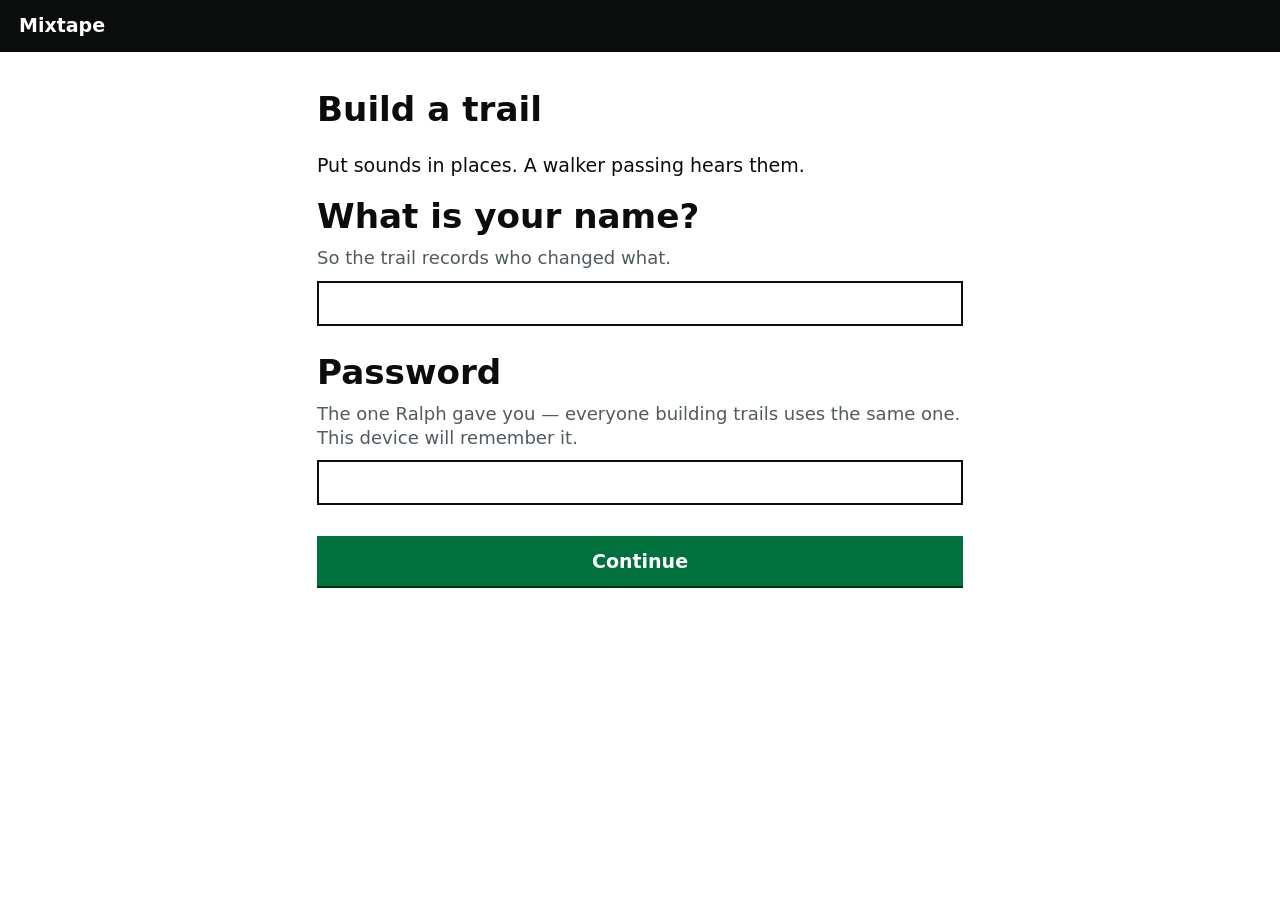
==== commit 266778db: "Content design pass over the curator tool A review of every user-facing string across the seven page" ====
--- a/curate.html
+++ b/curate.html
@@ -3,7 +3,7 @@
 <head>
   <meta charset="utf-8">
   <meta name="viewport" content="width=device-width, initial-scale=1">
-  <title>Sign in — Mixtape</title>
+  <title>Build a trail — Mixtape</title>
   <link rel="stylesheet" href="curate.css">
 </head>
 <body>
@@ -14,14 +14,14 @@
     <div id="problems" hidden></div>
 
     <h1>Build a trail</h1>
-    <p>Put sounds in places. Someone walking past hears them.</p>
+    <p>Put sounds in places. A walker passing hears them.</p>
 
     <label class="question" for="who">What is your name?</label>
     <p class="hint">So the trail records who changed what.</p>
     <input type="text" id="who" autocomplete="name">
 
     <label class="question" for="password">Password</label>
-    <p class="hint">The one Ralph gave you. This device will remember it.</p>
+    <p class="hint">The one Ralph gave you — everyone building trails uses the same one. This device will remember it.</p>
     <input type="password" id="password" autocomplete="current-password">
 
     <button id="go">Continue</button>
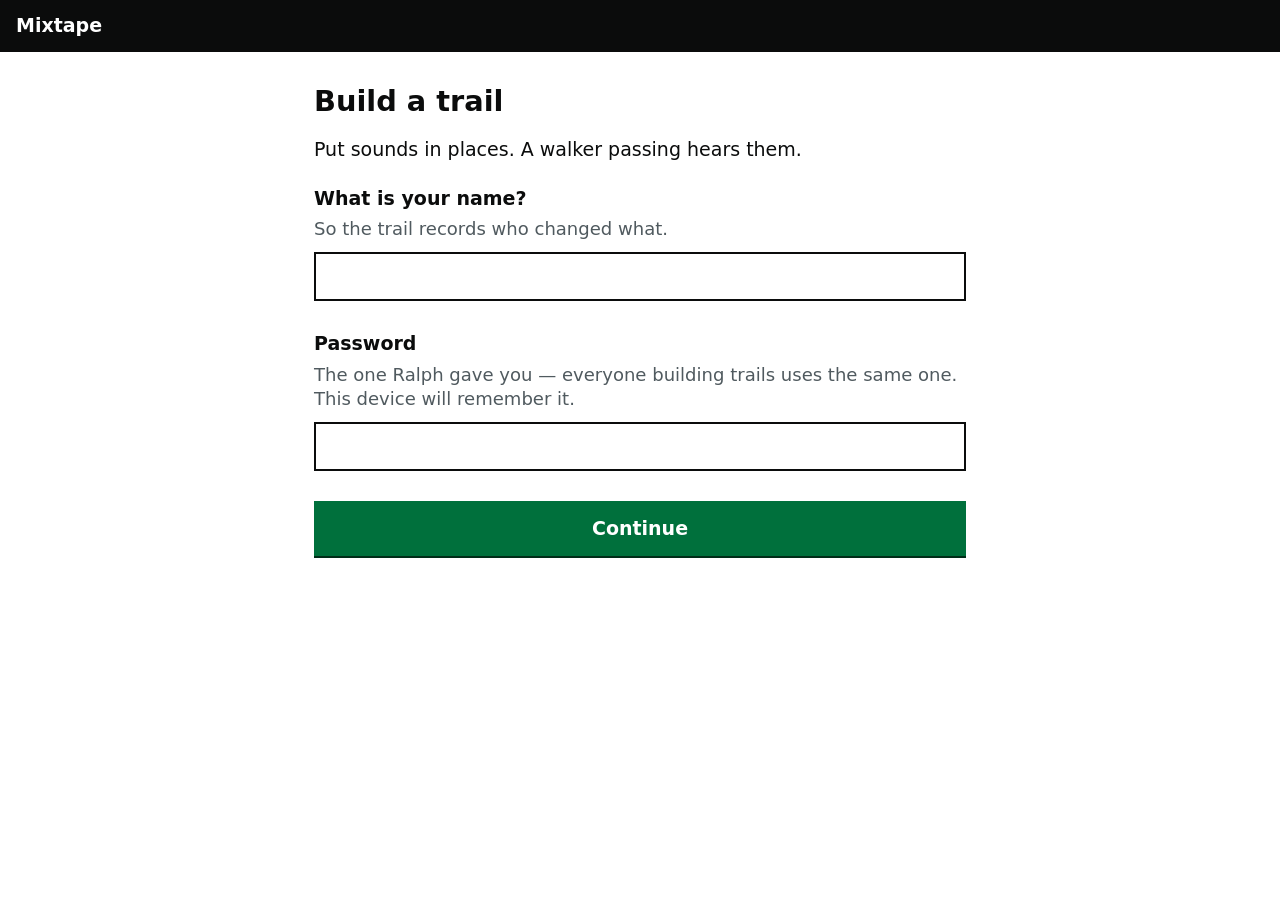
==== commit 161ae350: "Rebuild the tool's stylesheet so the same faults cannot recur The file had been patched four times i" ====
--- a/curate.html
+++ b/curate.html
@@ -16,11 +16,11 @@
     <h1>Build a trail</h1>
     <p>Put sounds in places. A walker passing hears them.</p>
 
-    <label class="question" for="who">What is your name?</label>
+    <label for="who">What is your name?</label>
     <p class="hint">So the trail records who changed what.</p>
     <input type="text" id="who" autocomplete="name">
 
-    <label class="question" for="password">Password</label>
+    <label for="password">Password</label>
     <p class="hint">The one Ralph gave you — everyone building trails uses the same one. This device will remember it.</p>
     <input type="password" id="password" autocomplete="current-password">
 
--- a/curate.css
+++ b/curate.css
@@ -3,199 +3,363 @@
 
    Built on the GOV.UK Design System's patterns — one thing per page,
    the question as the heading, hint text under it, one obvious green
-   button, errors summarised at the top and repeated beside the field.
-   Those patterns are open source and have been tested on more people
-   than this project will ever reach, so there is no sense inventing
-   our own.
+   button, problems listed at the top. Those patterns have been tested
+   on more people than this project will ever reach.
 
    The look is borrowed, the identity is not: no crown, no GOV.UK
    wording, and the system font rather than GDS Transport, which is
    licensed for government services only. This is Mixtape's tool and
    should never be mistaken for a government one.
 
-   Everything is sized for a thumb. Curators record sounds on a phone
-   and will usually be standing up somewhere when they use this.
+   ---------------------------------------------------------------------
+   THREE RULES THAT KEEP THIS OUT OF TROUBLE
+
+   1. Layers, in order. Anything in `components` beats
+      anything in `base`, whatever the selectors look like. So a button
+      never has to out-argue a link.
+
+      This is not tidiness for its own sake. Styling `a:visited` the
+      ordinary way quietly broke every link that looks like a button:
+      `a:visited` outweighs `.button`, so the text turned purple on
+      green — but only once somebody had used the tool, so it went
+      unnoticed for a long time. Layers make that impossible rather than
+      merely fixed.
+
+   2. Anything you can interact with states all of its states together —
+      link, visited, hover, active — in one block. Half the faults found
+      in this file were a state nobody had thought about.
+
+   3. Focus is a layer of its own, and it is last. Components would
+      otherwise beat it by the very rule that makes rule 1 work: a
+      button's green background would win over the focus marker and
+      quietly weaken it. Nothing outside that layer may set a focus
+      style.
+
+   ---------------------------------------------------------------------
+   THE COST OF LAYERS, SAID OUT LOUD
+
+   A browser that does not understand `@layer` throws away everything
+   inside it — which here is the whole file. That is a cliff, not a
+   slope: the pages would arrive with no styling at all.
+
+   Accepted, for two reasons. Layers have worked everywhere since early
+   2022, including iOS Safari 15.4. And the pages are built to survive
+   it: proper headings, labels tied to their boxes, real buttons and
+   ordinary links. Unstyled they are plain and ugly, and every one of
+   them still works — a curator could still add a sound and save a
+   trail.
+
+   If that ever stops being an acceptable trade, the same protection can
+   be had by wrapping the base rules in :where() instead, which degrades
+   one rule at a time rather than all of them.
    ===================================================================== */
 
-:root {
-  --ink: #0b0c0c;
-  --grey: #505a5f;
-  --line: #b1b4b6;
-  --green: #00703c;
-  --green-dark: #002d18;
-  --red: #d4351c;
-  --blue: #1d70b8;
-  --focus: #ffdd00;
-  --light: #f3f2f1;
+@layer base, components, focus;
+
+/* =====================================================================
+   BASE — plain elements, deliberately easy to override
+   ===================================================================== */
+@layer base {
+
+  :root {
+    --ink: #0b0c0c;          /* text */
+    --grey: #505a5f;         /* hints and quiet notes */
+    --line: #b1b4b6;         /* rules and borders */
+    --light: #f3f2f1;        /* cards, quiet buttons */
+    --green: #00703c;        /* the main action */
+    --green-dark: #002d18;
+    --red: #d4351c;          /* problems, removing things */
+    --red-dark: #55150b;
+    --blue: #1d70b8;         /* links */
+    --amber: #d97706;        /* notices */
+    --amber-pale: #fff6e5;
+    --focus: #ffdd00;        /* where you are */
+
+    --gap: 1rem;
+    --reading-width: 36em;
+  }
+
+  *, *::before, *::after { box-sizing: border-box; }
+
+  body {
+    font-family: system-ui, -apple-system, "Segoe UI", Arial, sans-serif;
+    /* 19px, and every control inherits it. Anything under 16px makes an
+       iPhone zoom the page in the moment a box is tapped. */
+    font-size: 19px;
+    line-height: 1.35;
+    color: var(--ink);
+    background: #fff;
+    margin: 0;
+    /* A sound filename can be 44 characters with no spaces, and the link
+       to a saved trail is longer. A narrow phone fits about 20. Without
+       this they push the whole page sideways. Only breaks a word that
+       would not otherwise fit. */
+    overflow-wrap: break-word;
+  }
+
+  h1 { font-size: 1.8rem; line-height: 1.1; margin: 0.6em 0 0.7em; }
+  h2 { font-size: 1.3rem; line-height: 1.2; margin: 1.6em 0 0.6em; }
+  h3 { font-size: 1.05rem; margin: 1.2em 0 0.4em; }
+  p, ul { margin: 0 0 var(--gap); }
+
+  /* Wrapped in :where() so these carry no weight at all. Anything that
+     wants a different colour simply says so and wins, which is the whole
+     point of rule 1 at the top. */
+  a:where(:link, :visited) { color: var(--blue); }
+  a:where(:hover) { color: #003078; }
+
+  /* Controls inherit the page's typeface and size rather than the
+     browser's, which is smaller and, on a phone, causes zoom. */
+  input, button, select, textarea { font: inherit; color: inherit; }
+
+  input[type=text], input[type=password], input[type=number],
+  input[type=file] {
+    width: 100%;
+    padding: 0.5em;
+    border: 2px solid var(--ink);
+    border-radius: 0;
+    background: #fff;
+    margin-bottom: 0.4em;
+  }
+
+  label { display: block; font-weight: 700; margin: 1.2em 0 0.3em; }
+  fieldset { border: 0; padding: 0; margin: 0; }
+  audio { width: 100%; margin: 0.4em 0 0.8em; }
+
 }
 
-* { box-sizing: border-box; }
-
-body {
-  font-family: system-ui, -apple-system, "Segoe UI", Arial, sans-serif;
-  font-size: 19px; line-height: 1.32;
-  color: var(--ink); background: #fff;
-  margin: 0; padding: 0;
+/* =====================================================================
+   COMPONENTS — everything here beats everything above
+   ===================================================================== */
+@layer components {
+
+  .masthead {
+    background: var(--ink);
+    color: #fff;
+    padding: 0.7em var(--gap);
+    font-weight: 700;
+  }
+
+  .page {
+    max-width: var(--reading-width);
+    margin: 0 auto;
+    padding: var(--gap) var(--gap) 4rem;
+  }
+
+  /* --- Getting back --------------------------------------------------- */
+
+  .back { display: inline-block; margin: 0.8em 0 0; font-size: 0.85em; }
+  .back:where(:link, :visited) { color: var(--ink); }
+  .back::before { content: "\2039  "; }
+
+  /* --- Asking one thing ----------------------------------------------- */
+
+  /* On a page that asks one thing, the question IS the heading — so it
+     is never read out or skimmed twice.
+     It has to be a real <h1> as well as look like one, or somebody
+     moving through the page by heading finds nothing at all. So the
+     markup nests them (an h1 holding a label, or a legend holding an
+     h1) and this flattens whichever one is on the inside. */
+  .question {
+    display: block;
+    font-size: 1.8rem;
+    font-weight: 700;
+    line-height: 1.1;
+    margin: 0.6em 0 0.3em;
+    padding: 0;
+  }
+  .question h1, .question label, .question legend {
+    font: inherit;
+    margin: 0;
+    padding: 0;
+    display: block;
+  }
+  .hint { color: var(--grey); margin: 0 0 0.6em; font-size: 0.95em; }
+
+  /* Two boxes that are really one answer. */
+  .pair { display: flex; gap: 0.6em; }
+  .pair input { flex: 1; min-width: 0; }
+
+  /* --- Choosing between a few things ----------------------------------- */
+
+  .choice {
+    display: block;
+    position: relative;
+    padding: 0.8em 0.8em 0.8em 3em;
+    margin-bottom: 0.6em;
+    background: var(--light);
+    border: 2px solid transparent;
+    cursor: pointer;
+  }
+  .choice input {
+    position: absolute;
+    left: 0.8em;
+    top: 1em;
+    width: 1.4em;
+    height: 1.4em;
+    margin: 0;
+  }
+  /* Chosen and focused have to look different from each other. */
+  .choice:has(input:checked) { border-color: var(--ink); background: #fff; }
+  .choice:has(input:focus-visible) {
+    border-color: var(--ink);
+    box-shadow: 0 0 0 4px var(--focus);
+  }
+  .choice .note {
+    display: block;
+    color: var(--grey);
+    font-size: 0.9em;
+    margin-top: 0.2em;
+  }
+
+  /* --- Buttons --------------------------------------------------------- */
+
+  /* A button and a link that looks like one are the same thing here, in
+     every state, so the two can never drift apart.
+     Focus is left alone on purpose: the focus layer has the last word,
+     and a colour set here would only fight it. */
+  .button, button {
+    display: block;
+    width: 100%;
+    text-align: center;
+    font-weight: 700;
+    padding: 0.65em 1em;
+    margin: 1.2em 0 0;
+    border: 2px solid transparent;
+    border-radius: 0;
+    cursor: pointer;
+    text-decoration: none;
+    background: var(--green);
+    box-shadow: 0 2px 0 var(--green-dark);
+  }
+  .button:where(:link, :visited, :hover, :active), button { color: #fff; }
+
+  /* Moved, not offset: `top` does nothing without a position, so this
+     used to lose its edge on press without ever going down, which read
+     as a flicker rather than a press. */
+  .button:active, button:active {
+    transform: translateY(2px);
+    box-shadow: none;
+  }
+  button[disabled] { opacity: 0.5; cursor: default; }
+
+  .button.secondary, button.secondary {
+    background: var(--light);
+    box-shadow: 0 2px 0 #929191;
+  }
+  .button.secondary:where(:link, :visited, :hover, :active),
+  button.secondary { color: var(--ink); }
+
+  .button.danger, button.danger {
+    background: var(--red);
+    box-shadow: 0 2px 0 var(--red-dark);
+  }
+  .button.danger:where(:link, :visited, :hover, :active),
+  button.danger { color: #fff; }
+
+  /* --- A list of things to pick ---------------------------------------- */
+
+  .cards { list-style: none; padding: 0; margin: var(--gap) 0 0; }
+  .cards li { margin-bottom: 0.6em; }
+  .cards a {
+    display: block;
+    padding: 0.9em 1em;
+    background: var(--light);
+    text-decoration: none;
+    border-left: 5px solid var(--ink);
+  }
+  .cards a:where(:link, :visited) { color: var(--ink); }
+  .cards a:where(:hover) { background: #e8e6e4; }
+  .cards a.incomplete { border-left-color: var(--red); }
+  .cards strong { display: block; font-size: 1.05em; }
+  .cards .note { color: var(--grey); font-size: 0.9em; }
+
+  /* --- What has been said so far ---------------------------------------- */
+
+  .summary { margin: var(--gap) 0 0; border-top: 1px solid var(--line); }
+  .summary .row {
+    display: flex;
+    flex-wrap: wrap;
+    gap: 0.3em 1em;
+    padding: 0.8em 0;
+    border-bottom: 1px solid var(--line);
+  }
+  .summary .key { font-weight: 700; flex: 1 1 8em; }
+  .summary .value { flex: 2 1 10em; }
+  .summary .missing { color: var(--red); font-weight: 700; }
+  .summary .change { flex: 0 0 auto; text-align: right; }
+  /* Padded so it is a thumb-sized target, not just a word. */
+  .summary .change a { display: inline-block; padding: 0.3em 0 0.3em 0.6em; }
+
+  /* --- Saying what happened ---------------------------------------------- */
+
+  .problem {
+    border: 5px solid var(--red);
+    padding: var(--gap);
+    margin: var(--gap) 0;
+  }
+  .problem h2 { margin-top: 0; font-size: 1.2rem; }
+  .problem ul { margin: 0; padding-left: 1.2em; }
+  .problem a:where(:link, :visited) { color: var(--red); }
+
+  .panel {
+    background: var(--green);
+    color: #fff;
+    padding: 1.4em var(--gap);
+    text-align: center;
+    margin: var(--gap) 0;
+  }
+  .panel h2 { margin: 0 0 0.3em; color: inherit; font-size: 1.5rem; }
+
+  .inset {
+    border-left: 5px solid var(--line);
+    padding: 0.2em 0 0.2em var(--gap);
+    margin: var(--gap) 0;
+    color: var(--grey);
+  }
+
+  /* One look for anything worth noticing that is not a fault.
+     `.strip` is the same thing spanning the page, under the masthead. */
+  .notice {
+    background: var(--amber-pale);
+    border-left: 5px solid var(--amber);
+    padding: 0.9em var(--gap);
+    margin: var(--gap) 0;
+  }
+  .notice.strip {
+    border-left: 0;
+    border-bottom: 1px solid var(--amber);
+    margin: 0;
+    padding: 0.6em var(--gap);
+    font-size: 0.9em;
+  }
+
+  .working { color: var(--grey); }
+
+  /* Notes that only take up room when they have something to say. */
+  .when-needed:empty { display: none; }
 }
 
-/* A masthead, so it is always obvious which tool this is. */
-.masthead {
-  background: var(--ink); color: #fff;
-  padding: 0.7em 1em; font-weight: 700;
+/* =====================================================================
+   FOCUS — last, so nothing can weaken it
+
+   One marker for everything you can reach. :focus-visible rather than
+   :focus, so it appears for a keyboard and not on every tap; a ring
+   that shows up on touch reads as a fault.
+
+   Dark on yellow, never the other way round, and it has the last word
+   over any background a component sets.
+   ===================================================================== */
+@layer focus {
+  :focus-visible {
+    outline: 3px solid var(--focus);
+    outline-offset: 0;
+    box-shadow: 0 0 0 5px var(--ink);
+    color: var(--ink);
+    background-color: var(--focus);
+    text-decoration: none;
+  }
+  /* A text box keeps its white background, or what is being typed
+     becomes unreadable against the marker. */
+  input:focus-visible { background: #fff; }
 }
-.masthead a { color: #fff; text-decoration: none; }
-
-.page { max-width: 36em; margin: 0 auto; padding: 1em 1em 4em; }
-
-h1 { font-size: 1.8em; line-height: 1.1; margin: 0.6em 0 0.7em; }
-h2 { font-size: 1.3em; line-height: 1.2; margin: 1.6em 0 0.6em; }
-h3 { font-size: 1.05em; margin: 1.2em 0 0.4em; }
-p { margin: 0 0 1em; }
-
-a { color: var(--blue); }
-a:visited { color: #4c2c92; }
-a:hover { color: #003078; }
-
-/* Everything focusable gets the same loud yellow marker. Losing track
-   of where you are on a form is miserable on a phone. */
-a:focus, button:focus, input:focus, select:focus, summary:focus {
-  outline: 3px solid transparent;
-  background-color: var(--focus);
-  box-shadow: 0 -2px var(--focus), 0 4px var(--ink);
-  color: var(--ink);
-  text-decoration: none;
-}
-input:focus, select:focus { box-shadow: inset 0 0 0 2px; background: #fff; }
-
-/* --- Getting back ---------------------------------------------------- */
-
-.back {
-  display: inline-block; margin: 0.8em 0 0;
-  color: var(--ink); font-size: 0.85em;
-}
-.back::before { content: "\2039  "; }
-
-/* --- Asking a question ----------------------------------------------- */
-
-/* On a page that asks one thing, the question IS the heading — so it
-   is never read out or skimmed twice. */
-label.question, legend.question {
-  display: block; font-size: 1.8em; font-weight: 700;
-  line-height: 1.1; margin: 0.6em 0 0.3em; padding: 0;
-}
-.hint { color: var(--grey); margin: 0 0 0.6em; font-size: 0.95em; }
-
-fieldset { border: 0; padding: 0; margin: 0; }
-
-input[type=text], input[type=password], input[type=number],
-input[type=file], select, textarea {
-  font-family: inherit; font-size: 1em;
-  width: 100%; padding: 0.5em;
-  border: 2px solid var(--ink); border-radius: 0;
-  background: #fff; color: var(--ink);
-  margin-bottom: 0.4em;
-}
-select { height: 2.4em; }
-
-/* Two boxes that are really one answer. */
-.pair { display: flex; gap: 0.6em; }
-.pair input { flex: 1; min-width: 0; }
-
-/* --- Choosing from a few options ------------------------------------- */
-
-.choice {
-  display: block; position: relative;
-  padding: 0.8em 0.8em 0.8em 3em;
-  margin-bottom: 0.6em; background: var(--light);
-  border: 2px solid transparent; cursor: pointer;
-}
-.choice input { position: absolute; left: 0.8em; top: 1em;
-                width: 1.4em; height: 1.4em; margin: 0; }
-.choice:has(input:checked) { border-color: var(--ink); background: #fff; }
-.choice .note { display: block; color: var(--grey); font-size: 0.9em;
-                margin-top: 0.2em; }
-
-/* --- Buttons --------------------------------------------------------- */
-
-button, .button {
-  display: block; width: 100%; text-align: center;
-  font-family: inherit; font-size: 1em; font-weight: 700;
-  padding: 0.65em 1em; margin: 1.2em 0 0;
-  border: 2px solid transparent; border-radius: 0; cursor: pointer;
-  background: var(--green); color: #fff; text-decoration: none;
-  box-shadow: 0 2px 0 var(--green-dark);
-}
-button:active, .button:active { top: 2px; box-shadow: none; }
-button[disabled] { opacity: 0.5; cursor: default; }
-
-button.secondary, .button.secondary {
-  background: var(--light); color: var(--ink);
-  box-shadow: 0 2px 0 #929191;
-}
-button.danger {
-  background: var(--red); color: #fff; box-shadow: 0 2px 0 #55150b;
-}
-
-/* --- Lists of things to pick ----------------------------------------- */
-
-.cards { list-style: none; padding: 0; margin: 1em 0 0; }
-.cards li { margin-bottom: 0.6em; }
-.cards a {
-  display: block; padding: 0.9em 1em; background: var(--light);
-  color: var(--ink); text-decoration: none; border-left: 5px solid var(--ink);
-}
-.cards a:hover { background: #e8e6e4; }
-.cards strong { display: block; font-size: 1.05em; }
-.cards .note { color: var(--grey); font-size: 0.9em; }
-.cards a.incomplete { border-left-color: var(--red); }
-
-/* --- Check your answers ---------------------------------------------- */
-
-.summary { margin: 1em 0 0; border-top: 1px solid var(--line); }
-.summary .row {
-  display: flex; flex-wrap: wrap; gap: 0.3em 1em;
-  padding: 0.8em 0; border-bottom: 1px solid var(--line);
-}
-.summary .key { font-weight: 700; flex: 1 1 8em; }
-.summary .value { flex: 2 1 10em; }
-.summary .change { flex: 0 0 auto; text-align: right; }
-.summary .missing { color: var(--red); font-weight: 700; }
-
-/* --- Saying what happened -------------------------------------------- */
-
-.problem {
-  border: 5px solid var(--red); padding: 1em; margin: 1em 0;
-}
-.problem h2 { margin-top: 0; font-size: 1.2em; }
-.problem ul { margin: 0; padding-left: 1.2em; }
-.problem a { color: var(--red); }
-
-.field-problem { color: var(--red); font-weight: 700; margin: 0 0 0.4em; }
-.has-problem { border-left: 5px solid var(--red); padding-left: 0.9em; }
-
-.panel {
-  background: var(--green); color: #fff;
-  padding: 1.4em 1em; text-align: center; margin: 1em 0;
-}
-.panel h1 { margin: 0 0 0.3em; color: #fff; }
-
-.inset { border-left: 5px solid var(--line); padding: 0.2em 0 0.2em 1em;
-         margin: 1em 0; color: var(--grey); }
-
-.notice {
-  background: #fff6e5; border-left: 5px solid #d97706;
-  padding: 0.9em 1em; margin: 1em 0;
-}
-.working { color: var(--grey); }
-
-/* A quiet strip that only appears when there is unsaved work. */
-.unsaved {
-  background: #fff6e5; border-bottom: 1px solid #d97706;
-  padding: 0.6em 1em; font-size: 0.9em;
-}
-
-audio { width: 100%; margin: 0.4em 0 0.8em; }
-
-/* Only show these notes when they have something to say, rather than
-   leaving a gap where they would have been. */
-.when-needed:empty { display: none; }
